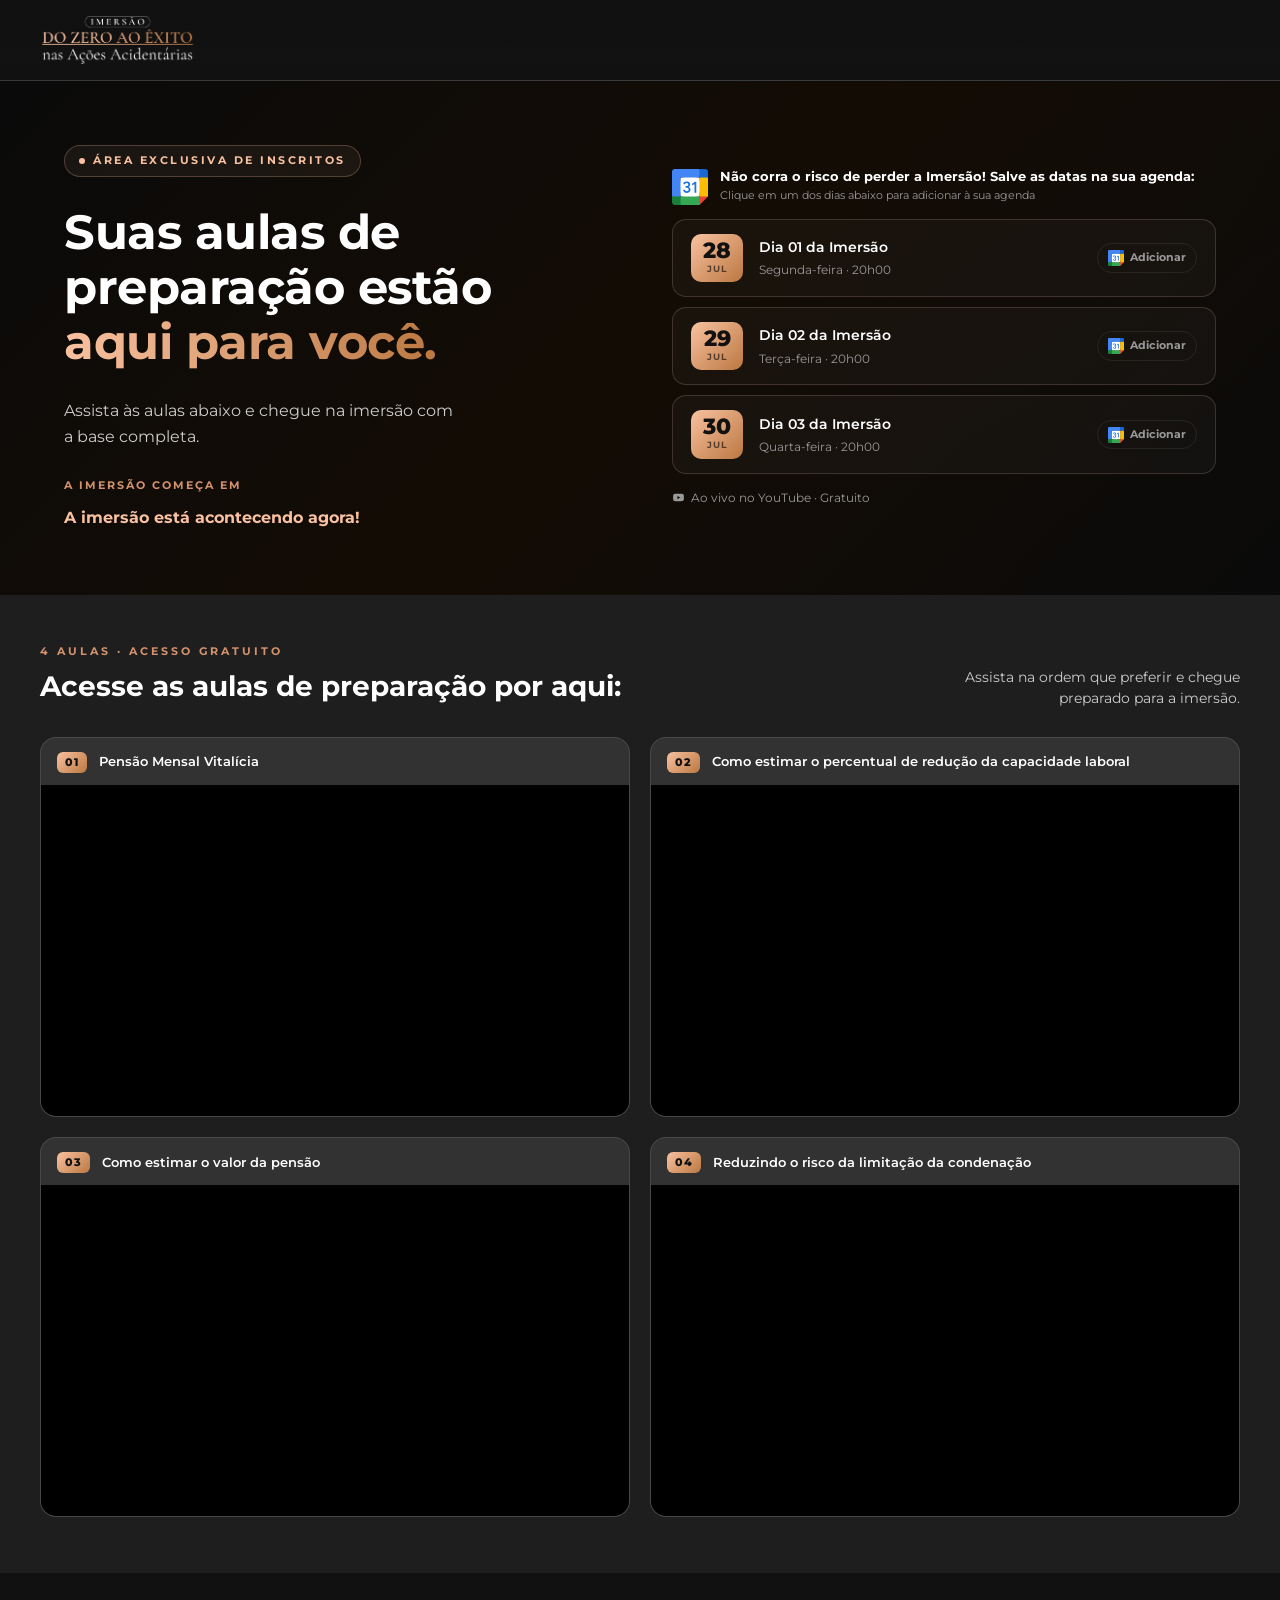
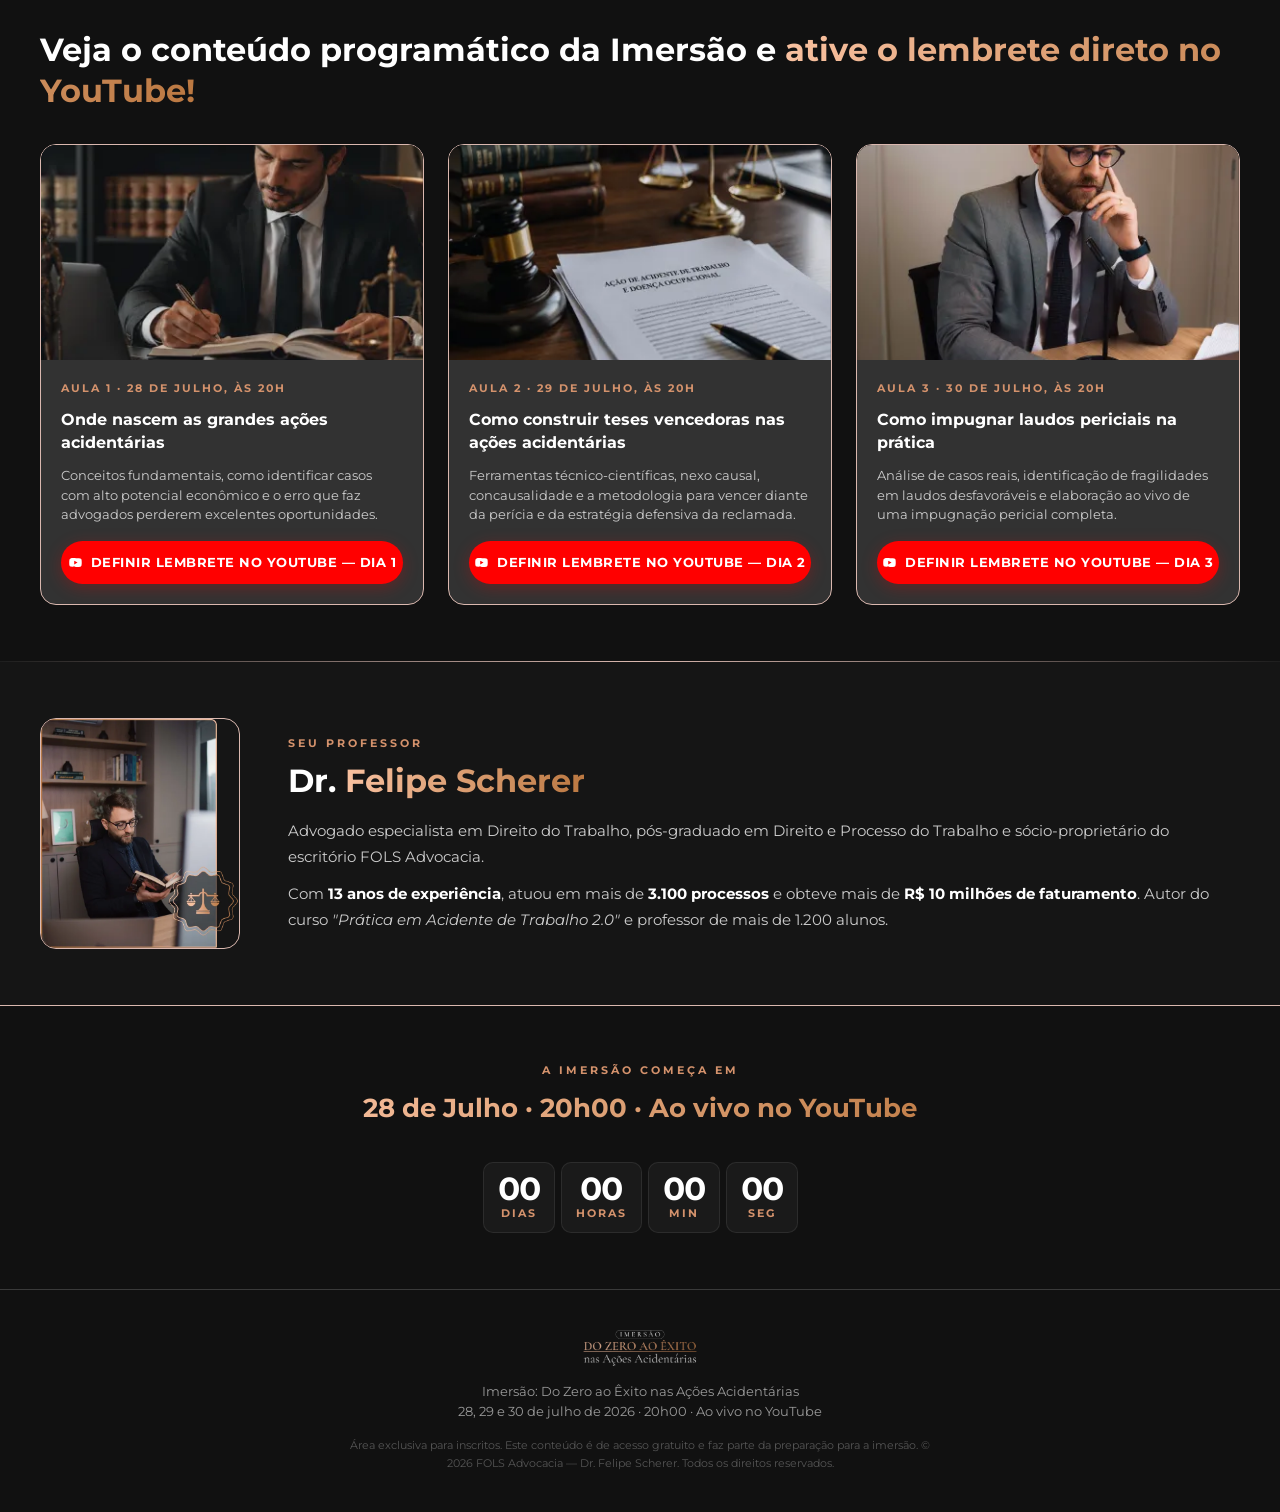
==== index.html @ 5957df6c "Simplifica headline da seção de aulas ao vivo Co-Authored-By: Claude Sonnet 4.6 <noreply@anthropic.c" ====
<!DOCTYPE html>
<html lang="pt-BR">
<head>
  <meta charset="UTF-8">
  <meta name="viewport" content="width=device-width, initial-scale=1.0">
  <title>Aulas de Preparação | Imersão: Do Zero ao Êxito nas Ações Acidentárias</title>
  <link rel="stylesheet" href="assets/css/style.css">
</head>
<body>

  <!-- ── HEADER ─────────────────────────────────────────── -->
  <header class="site-header">
    <div class="header-inner">
      <a href="index.html" class="header-logo">
        <img src="assets/images/logo-png.png" alt="Do Zero ao Êxito nas Ações Acidentárias">
      </a>
    </div>
  </header>

  <!-- ── HERO + EVENT ──────────────────────────────────── -->
  <section class="hero-event">
    <div class="hero-event-bg"></div>
    <div class="hero-event-inner">

      <!-- Left: welcome + countdown -->
      <div class="hero-event-left">
        <div class="live-badge">
          <span class="live-dot"></span>
          Área exclusiva de inscritos
        </div>

        <h1 class="hero-event-title">
          Suas aulas de<br>
          preparação estão<br>
          <span class="gradient-text">aqui para você.</span>
        </h1>
        <p class="hero-event-sub">
          Assista às aulas abaixo e chegue na imersão com a base completa.
        </p>

        <div class="countdown-wrapper">
          <p class="countdown-label">A imersão começa em</p>
          <div class="countdown" id="countdown">
            <div class="countdown-block">
              <span class="countdown-num" id="cd-days">--</span>
              <span class="countdown-unit">dias</span>
            </div>
            <span class="countdown-sep">:</span>
            <div class="countdown-block">
              <span class="countdown-num" id="cd-hours">--</span>
              <span class="countdown-unit">horas</span>
            </div>
            <span class="countdown-sep">:</span>
            <div class="countdown-block">
              <span class="countdown-num" id="cd-mins">--</span>
              <span class="countdown-unit">min</span>
            </div>
            <span class="countdown-sep">:</span>
            <div class="countdown-block">
              <span class="countdown-num" id="cd-secs">--</span>
              <span class="countdown-unit">seg</span>
            </div>
          </div>
        </div>
      </div>

      <!-- Right: event days + calendar buttons -->
      <div class="hero-event-right">
        <div class="agenda-header">
          <img src="assets/icons/google-calendar.svg" alt="Google Agenda" class="gcal-icon">
          <div>
            <p class="agenda-label">Não corra o risco de perder a Imersão! Salve as datas na sua agenda:</p>
            <p class="agenda-sublabel">Clique em um dos dias abaixo para adicionar à sua agenda</p>
          </div>
        </div>

        <a href="https://calendar.google.com/calendar/render?action=TEMPLATE&text=Imers%C3%A3o%3A+Do+Zero+ao+%C3%8Axito+-+Dia+1&dates=20260728T230000Z%2F20260729T000000Z&details=Aula+ao+vivo+com+Dr.+Felipe+Scherer+no+YouTube.&location=YouTube+-+felipeschereradv.com.br"
           target="_blank" rel="noopener" class="agenda-card">
          <div class="agenda-card-date">
            <span class="agenda-day-num">28</span>
            <span class="agenda-month">JUL</span>
          </div>
          <div class="agenda-card-info">
            <span class="agenda-card-title">Dia 01 da Imersão</span>
            <span class="agenda-card-time">Segunda-feira · 20h00</span>
          </div>
          <div class="agenda-card-cta">
            <img src="assets/icons/google-calendar.svg" alt="" class="gcal-icon-sm">
            <span>Adicionar</span>
          </div>
        </a>

        <a href="https://calendar.google.com/calendar/render?action=TEMPLATE&text=Imers%C3%A3o%3A+Do+Zero+ao+%C3%8Axito+-+Dia+2&dates=20260729T230000Z%2F20260730T000000Z&details=Aula+ao+vivo+com+Dr.+Felipe+Scherer+no+YouTube.&location=YouTube+-+felipeschereradv.com.br"
           target="_blank" rel="noopener" class="agenda-card">
          <div class="agenda-card-date">
            <span class="agenda-day-num">29</span>
            <span class="agenda-month">JUL</span>
          </div>
          <div class="agenda-card-info">
            <span class="agenda-card-title">Dia 02 da Imersão</span>
            <span class="agenda-card-time">Terça-feira · 20h00</span>
          </div>
          <div class="agenda-card-cta">
            <img src="assets/icons/google-calendar.svg" alt="" class="gcal-icon-sm">
            <span>Adicionar</span>
          </div>
        </a>

        <a href="https://calendar.google.com/calendar/render?action=TEMPLATE&text=Imers%C3%A3o%3A+Do+Zero+ao+%C3%8Axito+-+Dia+3&dates=20260730T230000Z%2F20260731T000000Z&details=Aula+ao+vivo+com+Dr.+Felipe+Scherer+no+YouTube.&location=YouTube+-+felipeschereradv.com.br"
           target="_blank" rel="noopener" class="agenda-card">
          <div class="agenda-card-date">
            <span class="agenda-day-num">30</span>
            <span class="agenda-month">JUL</span>
          </div>
          <div class="agenda-card-info">
            <span class="agenda-card-title">Dia 03 da Imersão</span>
            <span class="agenda-card-time">Quarta-feira · 20h00</span>
          </div>
          <div class="agenda-card-cta">
            <img src="assets/icons/google-calendar.svg" alt="" class="gcal-icon-sm">
            <span>Adicionar</span>
          </div>
        </a>

        <p class="agenda-note">
          <svg viewBox="0 0 24 24" fill="none" style="width:13px;height:13px;flex-shrink:0"><path d="M21.593 7.203a2.506 2.506 0 0 0-1.762-1.766C18.265 5.007 12 5 12 5s-6.264-.007-7.831.404a2.56 2.56 0 0 0-1.766 1.778c-.413 1.566-.417 4.814-.417 4.814s-.004 3.264.406 4.814c.23.857.905 1.534 1.763 1.765 1.582.43 7.83.437 7.83.437s6.265.007 7.831-.403a2.515 2.515 0 0 0 1.767-1.763c.414-1.565.417-4.812.417-4.812s.02-3.265-.407-4.831zM9.996 15.005l.005-6 5.207 3.005-5.212 2.995z" fill="currentColor"/></svg>
          Ao vivo no YouTube · Gratuito
        </p>
      </div>

    </div>
  </section>


  <!-- ── AULAS DE PREPARAÇÃO ───────────────────────────── -->
  <section class="section" style="background: var(--bg-dark); padding-top: 48px; padding-bottom: 56px;">
    <div class="section-inner">
      <div class="embeds-header">
        <div>
          <p class="section-label">4 aulas · acesso gratuito</p>
          <h2 class="section-title" style="font-size:clamp(20px,2.5vw,28px); margin-bottom:4px;">Acesse as aulas de preparação por aqui:</h2>
        </div>
        <p class="section-sub" style="font-size:14px; max-width:340px; text-align:right;">Assista na ordem que preferir e chegue preparado para a imersão.</p>
      </div>

      <div class="embeds-grid">

        <!-- AULA 1 -->
        <div class="embed-block">
          <div class="embed-label">
            <span class="embed-num">01</span>
            <h3 class="embed-title">Pensão Mensal Vitalícia</h3>
          </div>
          <div class="video-wrapper">
            <!-- ✏️ Substitua pelo ID real: src="https://www.youtube.com/embed/SEU_ID" -->
            <iframe src="https://www.youtube.com/embed/RGHdbmLsVbg" title="Aula 01 – Pensão Mensal Vitalícia" allow="accelerometer; autoplay; clipboard-write; encrypted-media; gyroscope; picture-in-picture" allowfullscreen></iframe>
          </div>
        </div>

        <!-- AULA 2 -->
        <div class="embed-block">
          <div class="embed-label">
            <span class="embed-num">02</span>
            <h3 class="embed-title">Como estimar o percentual de redução da capacidade laboral</h3>
          </div>
          <div class="video-wrapper">
            <!-- ✏️ Substitua pelo ID real: src="https://www.youtube.com/embed/SEU_ID" -->
            <iframe src="https://www.youtube.com/embed/jwqgyolX8F4" title="Aula 02 – Como estimar o percentual de redução da capacidade laboral" allow="accelerometer; autoplay; clipboard-write; encrypted-media; gyroscope; picture-in-picture" allowfullscreen></iframe>
          </div>
        </div>

        <!-- AULA 3 -->
        <div class="embed-block">
          <div class="embed-label">
            <span class="embed-num">03</span>
            <h3 class="embed-title">Como estimar o valor da pensão</h3>
          </div>
          <div class="video-wrapper">
            <!-- ✏️ Substitua pelo ID real: src="https://www.youtube.com/embed/SEU_ID" -->
            <iframe src="https://www.youtube.com/embed/MzWuh99tWCA" title="Aula 03 – Como estimar o valor da pensão" allow="accelerometer; autoplay; clipboard-write; encrypted-media; gyroscope; picture-in-picture" allowfullscreen></iframe>
          </div>
        </div>

        <!-- AULA 4 -->
        <div class="embed-block">
          <div class="embed-label">
            <span class="embed-num">04</span>
            <h3 class="embed-title">Reduzindo o risco da limitação da condenação</h3>
          </div>
          <div class="video-wrapper">
            <!-- ✏️ Substitua pelo ID real: src="https://www.youtube.com/embed/SEU_ID" -->
            <iframe src="https://www.youtube.com/embed/c-1YrYgH_yE" title="Aula 04 – Reduzindo o risco da limitação da condenação" allow="accelerometer; autoplay; clipboard-write; encrypted-media; gyroscope; picture-in-picture" allowfullscreen></iframe>
          </div>
        </div>

      </div>
    </div>
  </section>

  <!-- ── AULAS PRINCIPAIS ──────────────────────────────── -->
  <section class="section" style="background: var(--bg-deep); padding-top: 56px; padding-bottom: 56px;">
    <div class="section-inner">
      <h2 class="section-title">Veja o conteúdo programático da Imersão e <span class="gradient-text">ative o lembrete direto no YouTube!</span></h2>

      <div class="lessons-grid" style="margin-top:32px;">

        <!-- DIA 1 -->
        <div class="lesson-card" style="cursor:default;">
          <div class="lesson-card-thumb">
            <img src="assets/images/img-01.webp" alt="Aula ao vivo – Dia 1">
          </div>
          <div class="lesson-card-body">
            <span class="lesson-number" style="color:var(--gold-light);">Aula 1 · 28 de Julho, às 20h</span>
            <h3 class="lesson-card-title">Onde nascem as grandes ações acidentárias</h3>
            <p class="lesson-card-desc">
              Conceitos fundamentais, como identificar casos com alto potencial econômico e o erro que faz advogados perderem excelentes oportunidades.
            </p>
            <div class="lesson-card-footer">
              <a
                href="https://www.youtube.com/watch?v=T8EfaFKu7Rs"
                target="_blank" rel="noopener"
                class="btn btn-youtube" style="width:100%; justify-content:center; font-size:13px; padding:11px 20px;">
                <svg viewBox="0 0 24 24" fill="currentColor" style="width:15px;height:15px;flex-shrink:0"><path d="M21.593 7.203a2.506 2.506 0 0 0-1.762-1.766C18.265 5.007 12 5 12 5s-6.264-.007-7.831.404a2.56 2.56 0 0 0-1.766 1.778c-.413 1.566-.417 4.814-.417 4.814s-.004 3.264.406 4.814c.23.857.905 1.534 1.763 1.765 1.582.43 7.83.437 7.83.437s6.265.007 7.831-.403a2.515 2.515 0 0 0 1.767-1.763c.414-1.565.417-4.812.417-4.812s.02-3.265-.407-4.831zM9.996 15.005l.005-6 5.207 3.005-5.212 2.995z"/></svg>
                Definir lembrete no YouTube — Dia 1
              </a>
            </div>
          </div>
        </div>

        <!-- DIA 2 -->
        <div class="lesson-card" style="cursor:default;">
          <div class="lesson-card-thumb">
            <img src="assets/images/img02.webp" alt="Aula ao vivo – Dia 2">
          </div>
          <div class="lesson-card-body">
            <span class="lesson-number" style="color:var(--gold-light);">Aula 2 · 29 de Julho, às 20h</span>
            <h3 class="lesson-card-title">Como construir teses vencedoras nas ações acidentárias</h3>
            <p class="lesson-card-desc">
              Ferramentas técnico-científicas, nexo causal, concausalidade e a metodologia para vencer diante da perícia e da estratégia defensiva da reclamada.
            </p>
            <div class="lesson-card-footer">
              <a
                href="https://www.youtube.com/watch?v=vvZFq3jrg9c"
                target="_blank" rel="noopener"
                class="btn btn-youtube" style="width:100%; justify-content:center; font-size:13px; padding:11px 20px;">
                <svg viewBox="0 0 24 24" fill="currentColor" style="width:15px;height:15px;flex-shrink:0"><path d="M21.593 7.203a2.506 2.506 0 0 0-1.762-1.766C18.265 5.007 12 5 12 5s-6.264-.007-7.831.404a2.56 2.56 0 0 0-1.766 1.778c-.413 1.566-.417 4.814-.417 4.814s-.004 3.264.406 4.814c.23.857.905 1.534 1.763 1.765 1.582.43 7.83.437 7.83.437s6.265.007 7.831-.403a2.515 2.515 0 0 0 1.767-1.763c.414-1.565.417-4.812.417-4.812s.02-3.265-.407-4.831zM9.996 15.005l.005-6 5.207 3.005-5.212 2.995z"/></svg>
                Definir lembrete no YouTube — Dia 2
              </a>
            </div>
          </div>
        </div>

        <!-- DIA 3 -->
        <div class="lesson-card" style="cursor:default;">
          <div class="lesson-card-thumb">
            <img src="assets/images/img03.webp" alt="Aula ao vivo – Dia 3">
          </div>
          <div class="lesson-card-body">
            <span class="lesson-number" style="color:var(--gold-light);">Aula 3 · 30 de Julho, às 20h</span>
            <h3 class="lesson-card-title">Como impugnar laudos periciais na prática</h3>
            <p class="lesson-card-desc">
              Análise de casos reais, identificação de fragilidades em laudos desfavoráveis e elaboração ao vivo de uma impugnação pericial completa.
            </p>
            <div class="lesson-card-footer">
              <a
                href="https://www.youtube.com/watch?v=3yObKHcvuIE"
                target="_blank" rel="noopener"
                class="btn btn-youtube" style="width:100%; justify-content:center; font-size:13px; padding:11px 20px;">
                <svg viewBox="0 0 24 24" fill="currentColor" style="width:15px;height:15px;flex-shrink:0"><path d="M21.593 7.203a2.506 2.506 0 0 0-1.762-1.766C18.265 5.007 12 5 12 5s-6.264-.007-7.831.404a2.56 2.56 0 0 0-1.766 1.778c-.413 1.566-.417 4.814-.417 4.814s-.004 3.264.406 4.814c.23.857.905 1.534 1.763 1.765 1.582.43 7.83.437 7.83.437s6.265.007 7.831-.403a2.515 2.515 0 0 0 1.767-1.763c.414-1.565.417-4.812.417-4.812s.02-3.265-.407-4.831zM9.996 15.005l.005-6 5.207 3.005-5.212 2.995z"/></svg>
                Definir lembrete no YouTube — Dia 3
              </a>
            </div>
          </div>
        </div>

      </div>
    </div>
  </section>

  <div class="divider"></div>

  <!-- ── PROFESSOR ─────────────────────────────────────── -->
  <section class="section" style="background: #151515; padding-top: 56px; padding-bottom: 56px;">
    <div class="section-inner">
      <div style="display:flex; gap:48px; align-items:center; flex-wrap:wrap;">
        <img
          src="assets/images/eloe-web-1.webp"
          alt="Dr. Felipe Scherer"
          style="width:200px; border-radius:var(--radius-md); border: 1px solid var(--border); flex-shrink:0; object-fit:cover;">
        <div style="flex:1; min-width:260px;">
          <p class="section-label">Seu professor</p>
          <h2 class="section-title" style="margin-bottom:16px;">Dr. <span class="gradient-text">Felipe Scherer</span></h2>
          <p style="font-size:15px; color:var(--text-muted); line-height:1.7; margin-bottom:12px;">
            Advogado especialista em Direito do Trabalho, pós-graduado em Direito e Processo do Trabalho e sócio-proprietário do escritório FOLS Advocacia.
          </p>
          <p style="font-size:15px; color:var(--text-muted); line-height:1.7;">
            Com <strong style="color:#fff;">13 anos de experiência</strong>, atuou em mais de <strong style="color:#fff;">3.100 processos</strong> e obteve mais de <strong style="color:#fff;">R$ 10 milhões de faturamento</strong>. Autor do curso <em>"Prática em Acidente de Trabalho 2.0"</em> e professor de mais de 1.200 alunos.
          </p>
        </div>
      </div>
    </div>
  </section>

  <!-- ── COUNTDOWN FINAL ──────────────────────────────────── -->
  <section style="background:var(--bg-deep); padding:56px 24px; text-align:center; border-top:1px solid var(--border);">
    <div style="max-width:720px; margin:0 auto;">
      <p class="section-label" style="margin-bottom:8px;">A imersão começa em</p>
      <p class="gradient-text" style="font-size:clamp(18px,3vw,26px); font-weight:700; margin-bottom:32px; font-family:var(--font-main);">28 de Julho · 20h00 · Ao vivo no YouTube</p>
      <div class="countdown" style="justify-content:center;">
        <div class="countdown-block">
          <span class="countdown-num" id="cd2-days">--</span>
          <span class="countdown-label">dias</span>
        </div>
        <div class="countdown-block">
          <span class="countdown-num" id="cd2-hours">--</span>
          <span class="countdown-label">horas</span>
        </div>
        <div class="countdown-block">
          <span class="countdown-num" id="cd2-mins">--</span>
          <span class="countdown-label">min</span>
        </div>
        <div class="countdown-block">
          <span class="countdown-num" id="cd2-secs">--</span>
          <span class="countdown-label">seg</span>
        </div>
      </div>
    </div>
  </section>

  <!-- ── FOOTER ─────────────────────────────────────────── -->
  <footer class="site-footer">
    <div class="footer-inner">
      <div class="footer-logo">
        <img src="assets/images/logo-png.png" alt="Do Zero ao Êxito">
      </div>
      <p class="footer-text">
        Imersão: Do Zero ao Êxito nas Ações Acidentárias<br>
        28, 29 e 30 de julho de 2026 · 20h00 · Ao vivo no YouTube
      </p>
      <p class="footer-disclaimer">
        Área exclusiva para inscritos. Este conteúdo é de acesso gratuito e faz parte da preparação para a imersão. © 2026 FOLS Advocacia — Dr. Felipe Scherer. Todos os direitos reservados.
      </p>
    </div>
  </footer>

  <script>
    var target = new Date('2026-07-28T23:00:00Z').getTime();
    function pad(n) { return n < 10 ? '0' + n : '' + n; }
    function tick() {
      var diff = target - Date.now();
      if (diff <= 0) {
        document.getElementById('countdown').innerHTML = '<span style="color:var(--peach);font-weight:700;">A imersão está acontecendo agora!</span>';
        document.getElementById('cd2-days').textContent = '00';
        document.getElementById('cd2-hours').textContent = '00';
        document.getElementById('cd2-mins').textContent = '00';
        document.getElementById('cd2-secs').textContent = '00';
        return;
      }
      var d = Math.floor(diff / 86400000);
      var h = Math.floor((diff % 86400000) / 3600000);
      var m = Math.floor((diff % 3600000) / 60000);
      var s = Math.floor((diff % 60000) / 1000);
      document.getElementById('cd-days').textContent  = pad(d);
      document.getElementById('cd-hours').textContent = pad(h);
      document.getElementById('cd-mins').textContent  = pad(m);
      document.getElementById('cd-secs').textContent  = pad(s);
      document.getElementById('cd2-days').textContent  = pad(d);
      document.getElementById('cd2-hours').textContent = pad(h);
      document.getElementById('cd2-mins').textContent  = pad(m);
      document.getElementById('cd2-secs').textContent  = pad(s);
    }
    tick();
    setInterval(tick, 1000);
  </script>

</body>
</html>
---- assets/css/style.css ----
/* ============================================================
   IMERSÃO: DO ZERO AO ÊXITO NAS AÇÕES ACIDENTÁRIAS
   Área de Aulas de Preparação
   ============================================================ */

@import url('https://fonts.googleapis.com/css2?family=Montserrat:wght@300;400;500;600;700;800&family=Raleway:wght@400;500;600;700&display=swap');

/* ── RESET & BASE ────────────────────────────────────────── */
*, *::before, *::after { box-sizing: border-box; margin: 0; padding: 0; }

:root {
  --bg-deep:    #111111;
  --bg-dark:    #1E1E1E;
  --bg-card:    #2A2A2A;
  --bg-card2:   #323232;
  --border:     #DAB8AF;
  --border-subtle: #3A3A3A;

  --peach:      #F9C1A0;
  --bronze:     #BB7841;
  --gold-light: #D4926C;
  --gold-dark:  #8A442D;

  --text-white: #FFFFFF;
  --text-muted: #CCCCCC;
  --text-dim:   #999999;

  --grad-text:  linear-gradient(90deg, #F9C1A0, #BB7841);
  --grad-btn:   linear-gradient(135deg, #F9C1A0 0%, #BB7841 100%);
  --grad-gold:  linear-gradient(90deg, #BC874C 0%, #d7b878 50%, #efe3c1 100%);

  --font-main:  'Montserrat', sans-serif;
  --font-alt:   'Raleway', sans-serif;

  --radius-sm:  8px;
  --radius-md:  16px;
  --radius-lg:  24px;
  --radius-xl:  50px;

  --shadow-card:   0 4px 24px rgba(0,0,0,0.4);
  --shadow-btn:    0 9px 25px 3px rgba(0,0,0,0.5);
  --shadow-glow:   0 0 40px rgba(187,120,65,0.3);
}

html { scroll-behavior: smooth; overflow-x: hidden; }
body {
  font-family: var(--font-main);
  background-color: var(--bg-dark);
  color: var(--text-white);
  line-height: 1.6;
  overflow-x: hidden;
}

a { text-decoration: none; color: inherit; }
img { max-width: 100%; height: auto; display: block; }
ul { list-style: none; }

/* ── TYPOGRAPHY HELPERS ─────────────────────────────────── */
.gradient-text {
  background: var(--grad-text);
  -webkit-background-clip: text;
  -webkit-text-fill-color: transparent;
  background-clip: text;
}

/* ── HEADER ──────────────────────────────────────────────── */
.site-header {
  background: linear-gradient(180deg, #111111 0%, rgba(17,17,17,0.95) 100%);
  border-bottom: 1px solid var(--border-subtle);
  padding: 16px 24px;
  position: sticky;
  top: 0;
  z-index: 100;
  backdrop-filter: blur(10px);
}

.header-inner {
  max-width: 1200px;
  margin: 0 auto;
  display: flex;
  align-items: center;
  justify-content: space-between;
  gap: 16px;
}

.header-logo img {
  height: 48px;
  width: auto;
}

.header-badge {
  font-family: var(--font-alt);
  font-size: 11px;
  font-weight: 700;
  letter-spacing: 2px;
  text-transform: uppercase;
  color: var(--peach);
  border: 1px solid var(--bronze);
  padding: 5px 14px;
  border-radius: var(--radius-xl);
  white-space: nowrap;
}

.header-back {
  display: flex;
  align-items: center;
  gap: 8px;
  font-size: 14px;
  font-weight: 600;
  color: var(--text-muted);
  transition: color 0.2s;
}
.header-back:hover { color: var(--peach); }
.header-back svg { width: 16px; height: 16px; }

/* ── HERO + EVENT (unified) ───────────────────────────────── */
.hero-event {
  position: relative;
  background: #0e0e0e url('../../resources-reference/wp-content/uploads/2026/06/Slice-1.webp') top center / cover no-repeat;
  overflow: hidden;
}

.hero-event-bg {
  position: absolute;
  inset: 0;
  background:
    linear-gradient(135deg, rgba(10,10,10,0.97) 0%, rgba(20,12,4,0.93) 50%, rgba(10,10,10,0.97) 100%);
}

/* decorative glow */
.hero-event::before {
  content: '';
  position: absolute;
  top: -80px; right: -80px;
  width: 500px; height: 500px;
  background: radial-gradient(circle, rgba(187,120,65,0.12) 0%, transparent 65%);
  pointer-events: none;
}

.hero-event-inner {
  position: relative;
  z-index: 1;
  max-width: 1200px;
  margin: 0 auto;
  padding: 64px 24px;
  display: grid;
  grid-template-columns: 1fr 1fr;
  gap: 64px;
  align-items: center;
}

/* ── LEFT SIDE ── */
.hero-event-left { display: flex; flex-direction: column; gap: 28px; }

.live-badge {
  display: inline-flex;
  align-items: center;
  gap: 8px;
  font-size: 11px;
  font-weight: 700;
  letter-spacing: 2.5px;
  text-transform: uppercase;
  color: var(--peach);
  border: 1px solid rgba(249,193,160,0.25);
  background: rgba(249,193,160,0.06);
  padding: 6px 14px;
  border-radius: 100px;
  width: fit-content;
}

.live-dot {
  width: 6px; height: 6px;
  border-radius: 50%;
  background: var(--peach);
  animation: pulse-dot 2s infinite;
}

@keyframes pulse-dot {
  0%, 100% { opacity: 1; box-shadow: 0 0 0 0 rgba(249,193,160,0.5); }
  50% { opacity: 0.6; box-shadow: 0 0 0 5px rgba(249,193,160,0); }
}

.hero-event-title {
  font-size: clamp(28px, 4vw, 48px);
  font-weight: 700;
  line-height: 1.15;
  color: var(--text-white);
  letter-spacing: -0.5px;
}

.hero-event-sub {
  font-size: 16px;
  color: var(--text-muted);
  line-height: 1.6;
  max-width: 400px;
}

/* ── COUNTDOWN ── */
.countdown-wrapper { display: flex; flex-direction: column; gap: 10px; }

.countdown-label {
  font-size: 11px;
  font-weight: 700;
  letter-spacing: 2px;
  text-transform: uppercase;
  color: var(--gold-light);
}

.countdown {
  display: flex;
  align-items: center;
  gap: 6px;
}

.countdown-block {
  display: flex;
  flex-direction: column;
  align-items: center;
  background: rgba(255,255,255,0.04);
  border: 1px solid rgba(255,255,255,0.08);
  border-radius: 10px;
  padding: 10px 14px;
  min-width: 62px;
}

.countdown-num {
  font-size: clamp(24px, 3vw, 32px);
  font-weight: 700;
  color: var(--text-white);
  line-height: 1;
  font-variant-numeric: tabular-nums;
  letter-spacing: -1px;
}

.countdown-unit {
  font-size: 9px;
  font-weight: 600;
  letter-spacing: 1.5px;
  text-transform: uppercase;
  color: var(--text-dim);
  margin-top: 4px;
}

.countdown-sep {
  font-size: 22px;
  font-weight: 300;
  color: rgba(255,255,255,0.2);
  line-height: 1;
  margin-bottom: 14px;
}

/* ── RIGHT SIDE ── */
.hero-event-right {
  display: flex;
  flex-direction: column;
  gap: 10px;
}

.agenda-header {
  display: flex;
  align-items: center;
  gap: 12px;
  margin-bottom: 4px;
}

.gcal-icon {
  width: 36px;
  height: 36px;
  flex-shrink: 0;
}

.gcal-icon-sm {
  width: 16px;
  height: 16px;
  flex-shrink: 0;
}

.agenda-label {
  font-size: 13px;
  font-weight: 700;
  color: var(--text-white);
  line-height: 1.2;
}

.agenda-sublabel {
  font-size: 11px;
  color: var(--text-dim);
  margin-top: 2px;
}

.agenda-card {
  display: flex;
  align-items: center;
  gap: 16px;
  padding: 14px 18px;
  background: rgba(255,255,255,0.03);
  border: 1px solid rgba(218,184,175,0.2);
  border-radius: 14px;
  cursor: pointer;
  transition: background 0.2s, border-color 0.2s, transform 0.2s;
  text-decoration: none;
}

.agenda-card:hover {
  background: rgba(249,193,160,0.07);
  border-color: rgba(187,120,65,0.5);
  transform: translateX(4px);
}

.agenda-card-date {
  display: flex;
  flex-direction: column;
  align-items: center;
  justify-content: center;
  background: var(--grad-btn);
  border-radius: 10px;
  padding: 6px 12px;
  min-width: 52px;
  flex-shrink: 0;
}

.agenda-day-num {
  font-size: 22px;
  font-weight: 800;
  color: #111;
  line-height: 1;
}

.agenda-month {
  font-size: 9px;
  font-weight: 700;
  letter-spacing: 1px;
  color: rgba(0,0,0,0.6);
}

.agenda-card-info {
  display: flex;
  flex-direction: column;
  gap: 2px;
  flex: 1;
}

.agenda-card-title {
  font-size: 14px;
  font-weight: 600;
  color: var(--text-white);
}

.agenda-card-time {
  font-size: 12px;
  color: var(--text-dim);
}

.agenda-card-cta {
  display: flex;
  align-items: center;
  gap: 6px;
  font-size: 11px;
  font-weight: 700;
  color: var(--text-dim);
  white-space: nowrap;
  padding: 5px 10px;
  border: 1px solid rgba(255,255,255,0.08);
  border-radius: 20px;
  transition: color 0.2s, border-color 0.2s, background 0.2s;
  flex-shrink: 0;
}

.agenda-card:hover .agenda-card-cta {
  color: var(--text-white);
  border-color: rgba(187,120,65,0.4);
  background: rgba(187,120,65,0.1);
}

.agenda-note {
  display: flex;
  align-items: center;
  gap: 6px;
  font-size: 12px;
  color: var(--text-dim);
  padding-top: 4px;
}

/* ── EMBEDS HEADER ── */
.embeds-header {
  display: flex;
  align-items: flex-end;
  justify-content: space-between;
  gap: 16px;
  margin-bottom: 28px;
  flex-wrap: wrap;
}

/* ── BUTTONS ──────────────────────────────────────────────── */
.btn {
  display: inline-flex;
  align-items: center;
  justify-content: center;
  gap: 8px;
  font-family: var(--font-main);
  font-weight: 700;
  font-size: 15px;
  padding: 14px 32px;
  border-radius: var(--radius-xl);
  border: none;
  cursor: pointer;
  transition: transform 0.2s, box-shadow 0.2s, opacity 0.2s;
  text-transform: uppercase;
  letter-spacing: 0.5px;
  white-space: nowrap;
}
.btn:hover { transform: translateY(-2px); opacity: 0.95; }
.btn:active { transform: translateY(0); }

.btn-calendar {
  background: var(--grad-gold);
  color: #111111;
  box-shadow: var(--shadow-btn);
  position: relative;
}
.btn-calendar::before {
  content: '';
  position: absolute;
  inset: -20px;
  background: radial-gradient(circle, rgba(187,120,65,0.35) 0%, transparent 70%);
  filter: blur(20px);
  z-index: -1;
}
.btn-calendar svg { width: 18px; height: 18px; }

.btn-youtube {
  background: #FF0000;
  color: #ffffff;
  box-shadow: 0 4px 16px rgba(255,0,0,0.25);
}
.btn-youtube:hover {
  background: #cc0000;
  color: #ffffff;
  transform: translateY(-1px);
  box-shadow: 0 6px 20px rgba(255,0,0,0.35);
}
.btn-youtube svg { width: 18px; height: 18px; }

.btn-primary {
  background: var(--grad-btn);
  color: #111111;
  box-shadow: var(--shadow-btn);
  font-size: 14px;
  padding: 12px 28px;
}

.btn-outline {
  background: transparent;
  color: var(--peach);
  border: 2px solid var(--bronze);
  font-size: 14px;
  padding: 11px 28px;
}
.btn-outline:hover { background: rgba(187,120,65,0.1); }

.btn-lg {
  font-size: 18px;
  padding: 18px 48px;
}

/* ── SECTION WRAPPER ─────────────────────────────────────── */
.section {
  padding: 64px 24px;
}
.section-inner {
  max-width: 1200px;
  margin: 0 auto;
}

.section-label {
  font-size: 11px;
  font-weight: 700;
  letter-spacing: 3px;
  text-transform: uppercase;
  color: var(--gold-light);
  margin-bottom: 8px;
}

.section-title {
  font-size: clamp(22px, 3vw, 32px);
  font-weight: 700;
  color: var(--text-white);
  line-height: 1.3;
  margin-bottom: 8px;
}

.section-sub {
  font-size: 16px;
  color: var(--text-muted);
  line-height: 1.5;
}

/* ── LESSON 1 FEATURED ────────────────────────────────────── */
.featured-lesson {
  background: var(--bg-deep);
  padding: 64px 24px;
}

.featured-inner {
  max-width: 1100px;
  margin: 0 auto;
}

.featured-header {
  display: flex;
  align-items: center;
  gap: 12px;
  margin-bottom: 24px;
  flex-wrap: wrap;
}

.badge {
  display: inline-flex;
  align-items: center;
  gap: 6px;
  font-size: 11px;
  font-weight: 700;
  letter-spacing: 2px;
  text-transform: uppercase;
  padding: 5px 14px;
  border-radius: var(--radius-xl);
}

.badge-featured {
  background: var(--grad-btn);
  color: #111;
}

.badge-lesson {
  background: rgba(249,193,160,0.1);
  color: var(--peach);
  border: 1px solid rgba(249,193,160,0.3);
}

.badge-pulse::before {
  content: '';
  width: 7px;
  height: 7px;
  background: #111;
  border-radius: 50%;
  animation: pulse 1.5s infinite;
}

@keyframes pulse {
  0%, 100% { opacity: 1; transform: scale(1); }
  50% { opacity: 0.5; transform: scale(0.8); }
}

.featured-title {
  font-size: clamp(20px, 2.5vw, 28px);
  font-weight: 700;
  color: var(--peach);
  line-height: 1.3;
  margin-bottom: 12px;
}

.featured-desc {
  font-size: 15px;
  color: var(--text-muted);
  margin-bottom: 32px;
  max-width: 800px;
}

/* ── VIDEO EMBED ─────────────────────────────────────────── */
.video-wrapper {
  position: relative;
  width: 100%;
  padding-top: 56.25%; /* 16:9 */
  border-radius: var(--radius-lg);
  overflow: hidden;
  box-shadow: 0 8px 48px rgba(0,0,0,0.6), var(--shadow-glow);
  border: 1px solid var(--border-subtle);
  background: #000;
}

.video-wrapper iframe {
  position: absolute;
  inset: 0;
  width: 100%;
  height: 100%;
  border: none;
}

.video-placeholder {
  position: absolute;
  inset: 0;
  display: flex;
  flex-direction: column;
  align-items: center;
  justify-content: center;
  gap: 16px;
  background: linear-gradient(135deg, #1a1a1a 0%, #2a2a2a 100%);
  color: var(--text-dim);
}

.video-placeholder-icon {
  width: 72px;
  height: 72px;
  background: rgba(249,193,160,0.1);
  border: 2px solid rgba(249,193,160,0.2);
  border-radius: 50%;
  display: flex;
  align-items: center;
  justify-content: center;
}

.video-placeholder-icon svg {
  width: 32px;
  height: 32px;
  fill: var(--peach);
  margin-left: 4px;
}

.video-placeholder p {
  font-size: 13px;
  text-align: center;
  max-width: 300px;
  color: var(--text-dim);
}

.video-placeholder strong { color: var(--peach); }

/* ── LESSON META ────────────────────────────────────────── */
.lesson-meta {
  display: flex;
  gap: 24px;
  margin-top: 20px;
  flex-wrap: wrap;
}

.lesson-meta-item {
  display: flex;
  align-items: center;
  gap: 8px;
  font-size: 13px;
  color: var(--text-dim);
}

.lesson-meta-item svg { width: 16px; height: 16px; fill: var(--gold-light); }

/* ── TOPICS LIST ────────────────────────────────────────── */
.topics {
  margin-top: 32px;
  display: grid;
  grid-template-columns: repeat(auto-fit, minmax(280px, 1fr));
  gap: 12px;
}

.topic-item {
  display: flex;
  align-items: flex-start;
  gap: 12px;
  padding: 16px;
  background: var(--bg-card);
  border-radius: var(--radius-sm);
  border: 1px solid var(--border-subtle);
}

.topic-icon {
  width: 24px;
  height: 24px;
  flex-shrink: 0;
  margin-top: 1px;
}

.topic-icon svg { width: 100%; height: 100%; fill: var(--gold-light); }

.topic-text {
  font-size: 14px;
  line-height: 1.5;
  color: var(--text-muted);
}

.topic-text strong { color: var(--text-white); }

/* ── OTHER LESSONS GRID ─────────────────────────────────── */
.lessons-grid {
  display: grid;
  grid-template-columns: repeat(auto-fit, minmax(300px, 1fr));
  gap: 24px;
  margin-top: 40px;
}

.lesson-card {
  background: var(--bg-card2);
  border: 1px solid var(--border);
  border-radius: var(--radius-md);
  overflow: hidden;
  transition: transform 0.25s, box-shadow 0.25s;
  display: flex;
  flex-direction: column;
}

.lesson-card:hover {
  transform: translateY(-4px);
  box-shadow: var(--shadow-card), var(--shadow-glow);
}

.lesson-card-thumb {
  position: relative;
  overflow: hidden;
  aspect-ratio: 16/9;
  background: #111;
}

.lesson-card-thumb img {
  width: 100%;
  height: 100%;
  object-fit: cover;
  transition: transform 0.35s;
}

.lesson-card:hover .lesson-card-thumb img { transform: scale(1.05); }

.lesson-card-overlay {
  position: absolute;
  inset: 0;
  background: linear-gradient(180deg, transparent 40%, rgba(0,0,0,0.7) 100%);
  display: flex;
  align-items: center;
  justify-content: center;
  opacity: 0;
  transition: opacity 0.3s;
}

.lesson-card:hover .lesson-card-overlay { opacity: 1; }

.play-btn {
  width: 56px;
  height: 56px;
  background: rgba(249,193,160,0.9);
  border-radius: 50%;
  display: flex;
  align-items: center;
  justify-content: center;
  backdrop-filter: blur(4px);
}

.play-btn svg { width: 22px; height: 22px; fill: #111; margin-left: 4px; }

.lesson-card-body {
  padding: 20px;
  display: flex;
  flex-direction: column;
  flex: 1;
  gap: 12px;
}

.lesson-number {
  font-size: 11px;
  font-weight: 700;
  letter-spacing: 2px;
  text-transform: uppercase;
  color: var(--peach);
}

.lesson-card-title {
  font-size: 16px;
  font-weight: 700;
  color: var(--text-white);
  line-height: 1.4;
}

.lesson-card-desc {
  font-size: 13px;
  color: var(--text-muted);
  line-height: 1.5;
  flex: 1;
}

.lesson-card-footer {
  margin-top: 4px;
}

/* ── DIVIDER ─────────────────────────────────────────────── */
.divider {
  width: 100%;
  height: 1px;
  background: linear-gradient(90deg, transparent, var(--border), transparent);
  margin: 0;
}

/* ── FOOTER ──────────────────────────────────────────────── */
.site-footer {
  background: var(--bg-deep);
  border-top: 1px solid var(--border-subtle);
  padding: 40px 24px;
  text-align: center;
}

.footer-inner {
  max-width: 960px;
  margin: 0 auto;
  display: flex;
  flex-direction: column;
  align-items: center;
  gap: 16px;
}

.footer-logo img { height: 36px; width: auto; opacity: 0.8; }

.footer-text {
  font-size: 13px;
  color: var(--text-dim);
  line-height: 1.5;
}

.footer-disclaimer {
  font-size: 11px;
  color: #555555;
  max-width: 600px;
  line-height: 1.6;
}

/* ── LESSON PAGE SPECIFIC ─────────────────────────────────── */
.lesson-hero {
  background: var(--bg-deep);
  padding: 48px 24px 40px;
  border-bottom: 1px solid var(--border-subtle);
}

.lesson-hero-inner {
  max-width: 1100px;
  margin: 0 auto;
}

.lesson-page-video { max-width: 1100px; margin: 0 auto; }

.lesson-nav {
  display: flex;
  justify-content: space-between;
  align-items: center;
  gap: 16px;
  padding: 32px 24px;
  max-width: 1100px;
  margin: 0 auto;
  flex-wrap: wrap;
}

.lesson-nav-item {
  display: flex;
  align-items: center;
  gap: 8px;
  font-size: 13px;
  color: var(--text-muted);
  transition: color 0.2s;
}
.lesson-nav-item:hover { color: var(--peach); }
.lesson-nav-item svg { width: 18px; height: 18px; }

.lesson-content {
  max-width: 1100px;
  margin: 0 auto;
  padding: 40px 24px;
}

.lesson-content-title {
  font-size: clamp(18px, 2.5vw, 24px);
  font-weight: 700;
  color: var(--text-white);
  margin-bottom: 24px;
  padding-bottom: 16px;
  border-bottom: 1px solid var(--border-subtle);
}

/* ── CALENDAR MULTI BTNS ────────────────────────────────── */
.calendar-buttons {
  display: flex;
  flex-direction: column;
  gap: 10px;
  min-width: 260px;
}

.calendar-buttons .btn-calendar {
  font-size: 13px;
  padding: 10px 20px;
  justify-content: flex-start;
  gap: 10px;
}

.calendar-day {
  display: flex;
  flex-direction: column;
  gap: 2px;
  flex: 1;
  text-align: left;
}

.calendar-day-num {
  font-size: 14px;
  font-weight: 700;
}
.calendar-day-label {
  font-size: 10px;
  opacity: 0.7;
  text-transform: uppercase;
  letter-spacing: 1px;
}

/* ── PROGRESS INDICATOR ─────────────────────────────────── */
.lesson-steps {
  display: flex;
  gap: 4px;
  margin-top: 16px;
  flex-wrap: wrap;
}

.lesson-step {
  display: flex;
  align-items: center;
  gap: 4px;
  font-size: 12px;
  font-weight: 600;
  color: var(--text-dim);
  padding: 6px 12px;
  border-radius: var(--radius-xl);
  border: 1px solid var(--border-subtle);
  transition: all 0.2s;
}

.lesson-step.active {
  background: rgba(249,193,160,0.1);
  border-color: var(--bronze);
  color: var(--peach);
}

.lesson-step.done {
  background: rgba(187,120,65,0.15);
  border-color: var(--bronze);
  color: var(--gold-light);
}

/* ── EMBEDS GRID ─────────────────────────────────────────── */
.embeds-grid {
  display: grid;
  grid-template-columns: repeat(2, 1fr);
  gap: 20px;
}

.embed-block {
  display: flex;
  flex-direction: column;
  background: var(--bg-card2);
  border: 1px solid rgba(218,184,175,0.15);
  border-radius: 16px;
  overflow: hidden;
  transition: border-color 0.25s, box-shadow 0.25s, transform 0.25s;
}

.embed-block:hover {
  border-color: rgba(187,120,65,0.45);
  box-shadow: 0 8px 32px rgba(0,0,0,0.4), 0 0 0 1px rgba(187,120,65,0.15);
  transform: translateY(-2px);
}

.embed-label {
  display: flex;
  align-items: center;
  gap: 12px;
  padding: 14px 16px 12px;
}

.embed-num {
  font-size: 11px;
  font-weight: 800;
  letter-spacing: 1px;
  color: #111;
  background: var(--grad-btn);
  border-radius: 6px;
  padding: 3px 8px;
  flex-shrink: 0;
  line-height: 1.4;
}

.embed-title {
  font-size: 13px;
  font-weight: 600;
  color: var(--text-white);
  line-height: 1.35;
}

.embed-block .video-wrapper {
  border-radius: 0;
  box-shadow: none;
  border: none;
  margin: 0;
}

@media (max-width: 640px) {
  .embeds-grid { grid-template-columns: 1fr; }
  .embeds-header { flex-direction: column; align-items: center; text-align: center; }
  .embeds-header .section-sub { text-align: center; }
  .embeds-header .section-label { text-align: center; }
  .embeds-header .section-title { text-align: center; }
}

/* ── RESPONSIVE ─────────────────────────────────────────── */
@media (max-width: 900px) {
  .hero-event-inner {
    grid-template-columns: 1fr;
    gap: 40px;
    padding: 48px 24px;
  }
  .hero-event-right { max-width: 480px; }
  .hero-event-left {
    align-items: center;
    text-align: center;
  }
  .hero-event-title { text-align: center; }
  .hero-event-sub { text-align: center; }
  .countdown-wrapper { align-items: center; }
  .countdown { justify-content: center; }
  .hero-event-right { margin: 0 auto; }
}

@media (max-width: 768px) {
  .lessons-grid { grid-template-columns: 1fr; }
  .lesson-nav { flex-direction: column; align-items: flex-start; }
  .header-inner { flex-wrap: wrap; gap: 8px; }
  .header-badge { font-size: 9px; }
  .countdown-block { min-width: 52px; padding: 8px 10px; }
}

@media (max-width: 480px) {
  .section { padding: 40px 16px; }
  .featured-lesson { padding: 40px 16px; }
  .btn-lg { font-size: 15px; padding: 14px 28px; }
  .hero-event-inner { padding: 40px 16px; }
  .countdown-num { font-size: 22px; }
}
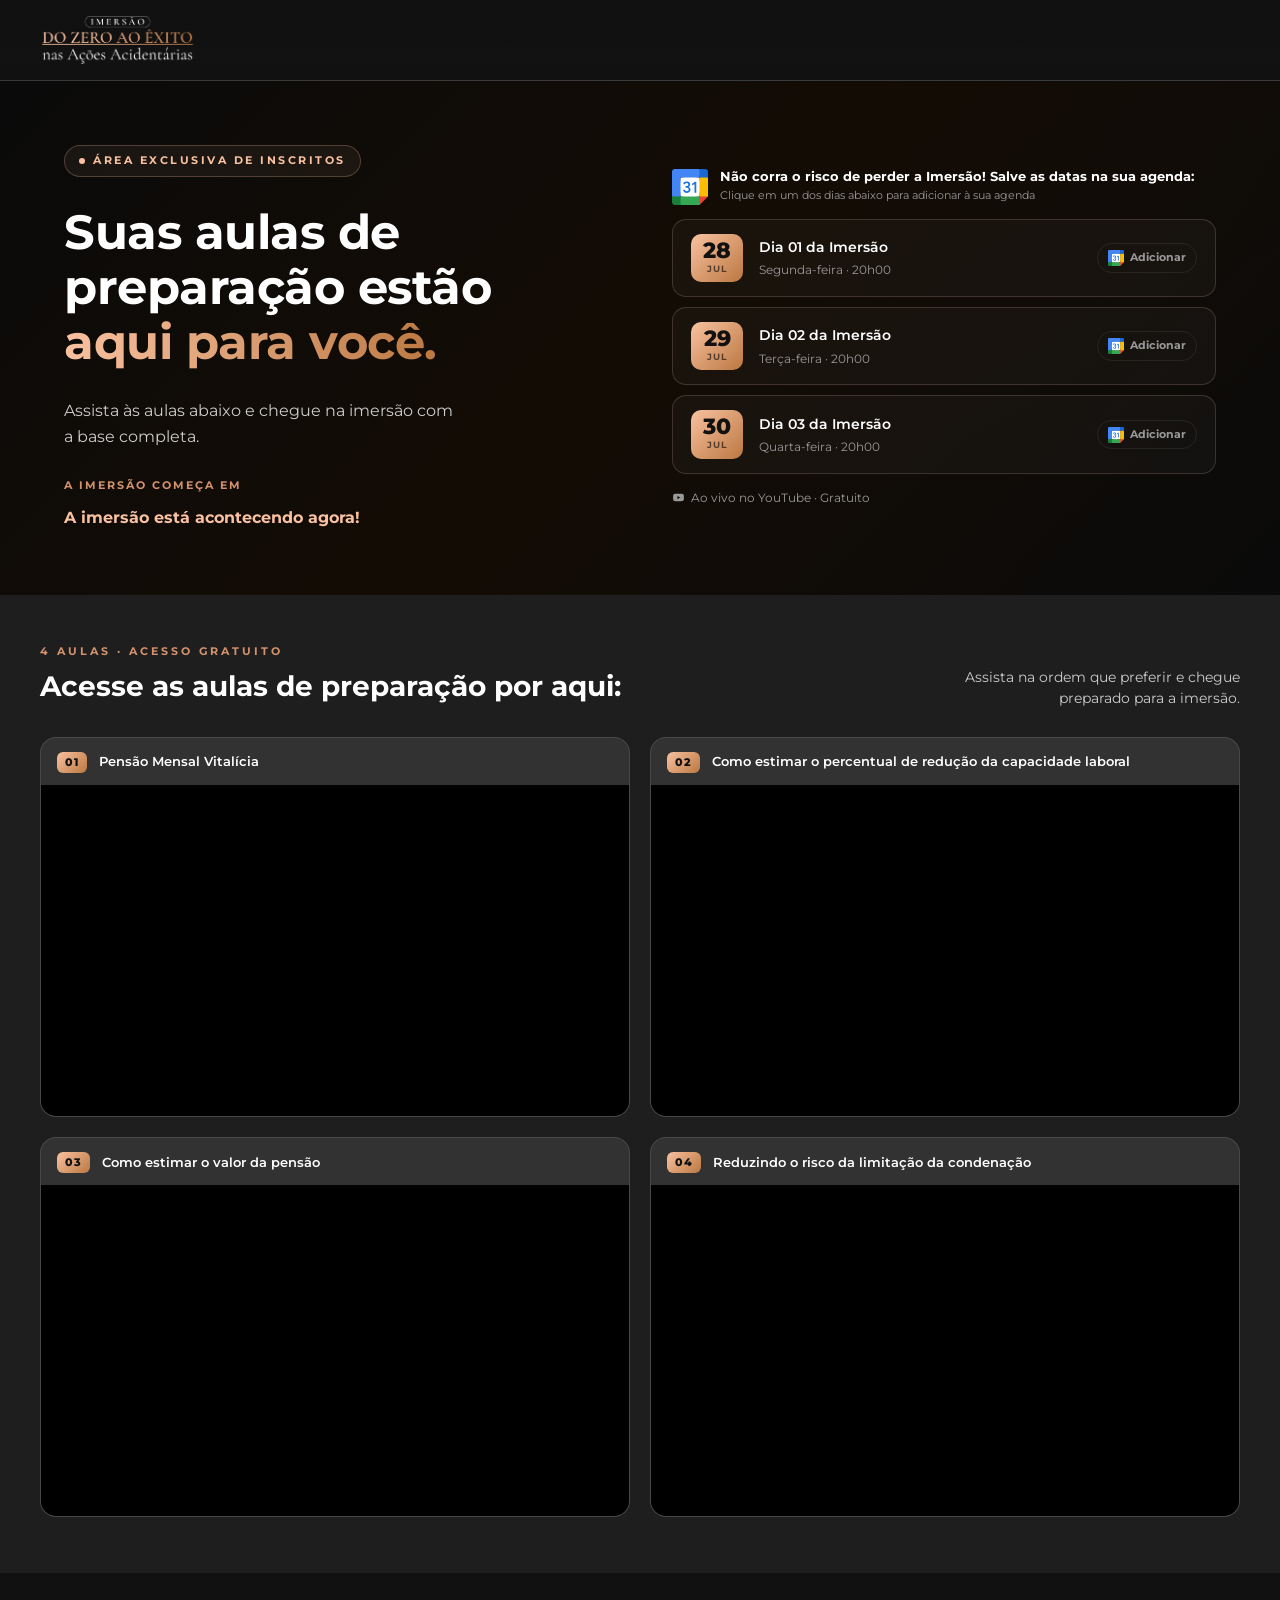
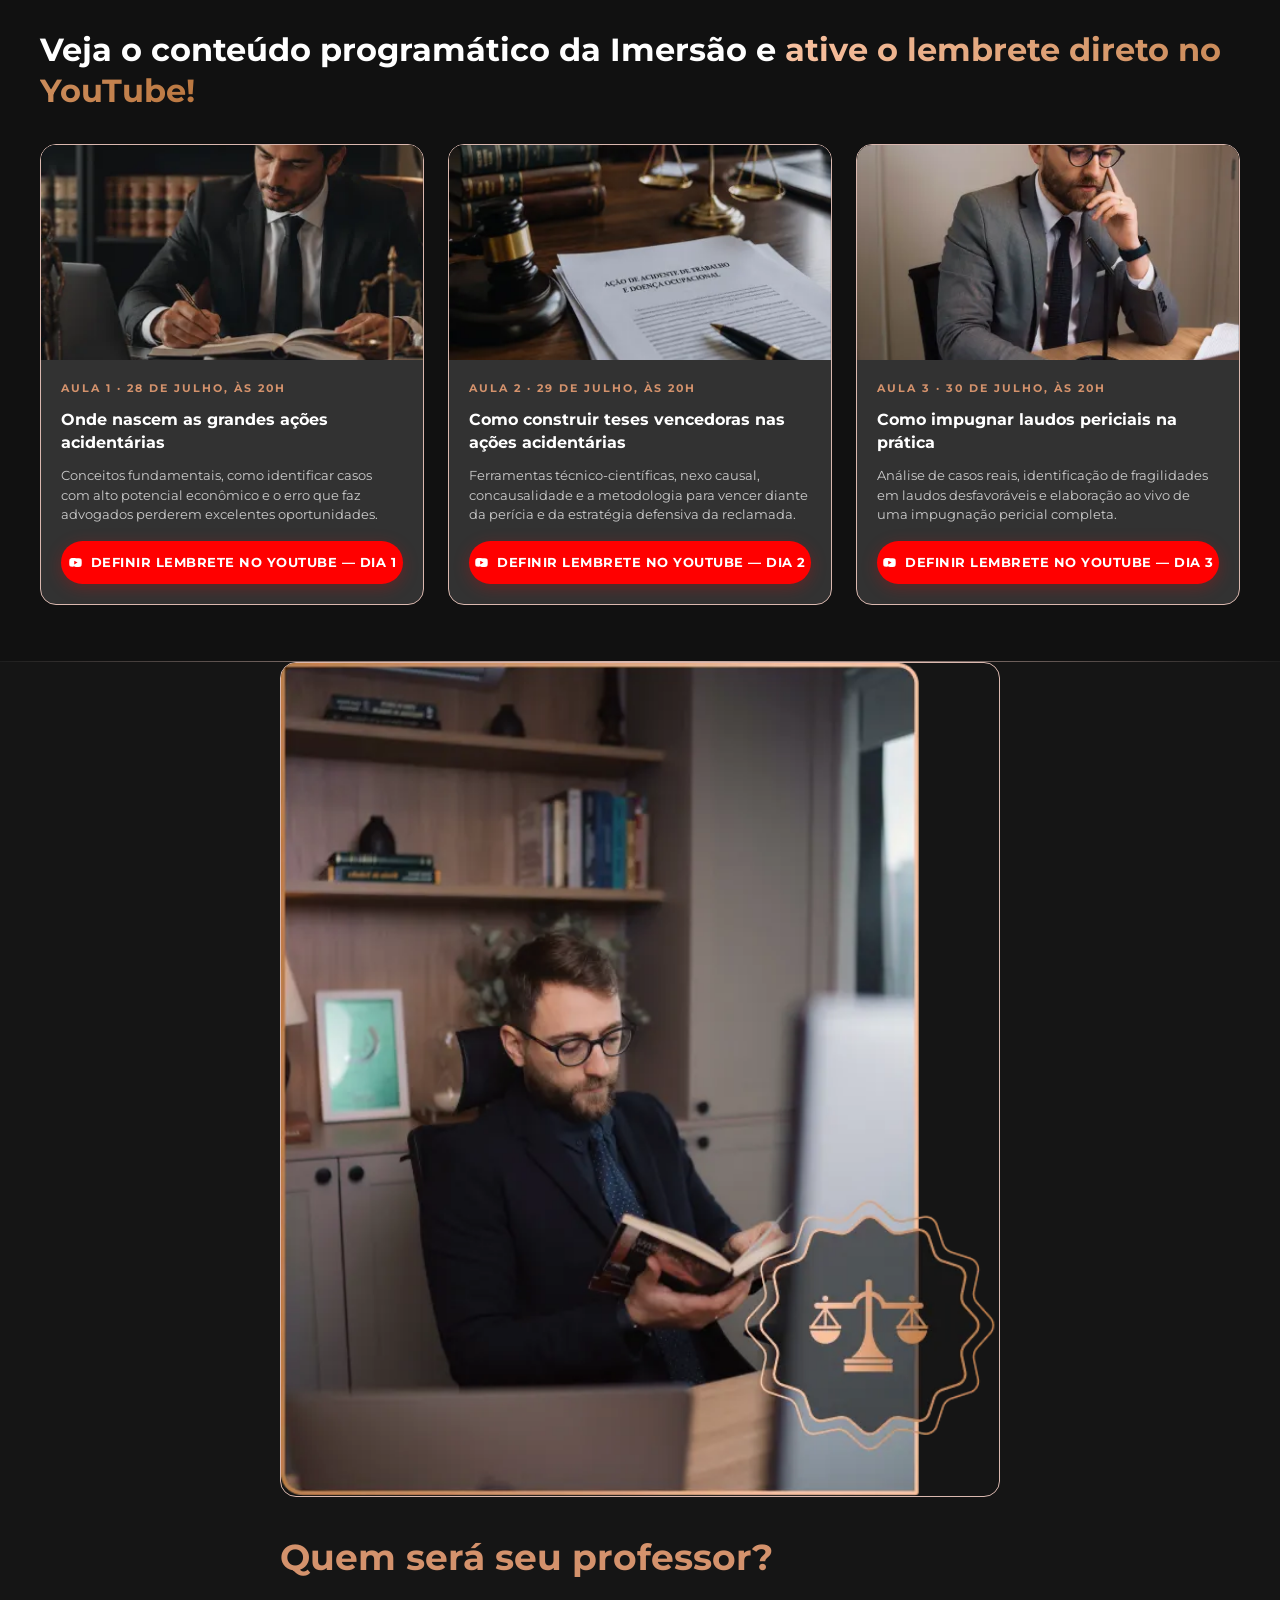
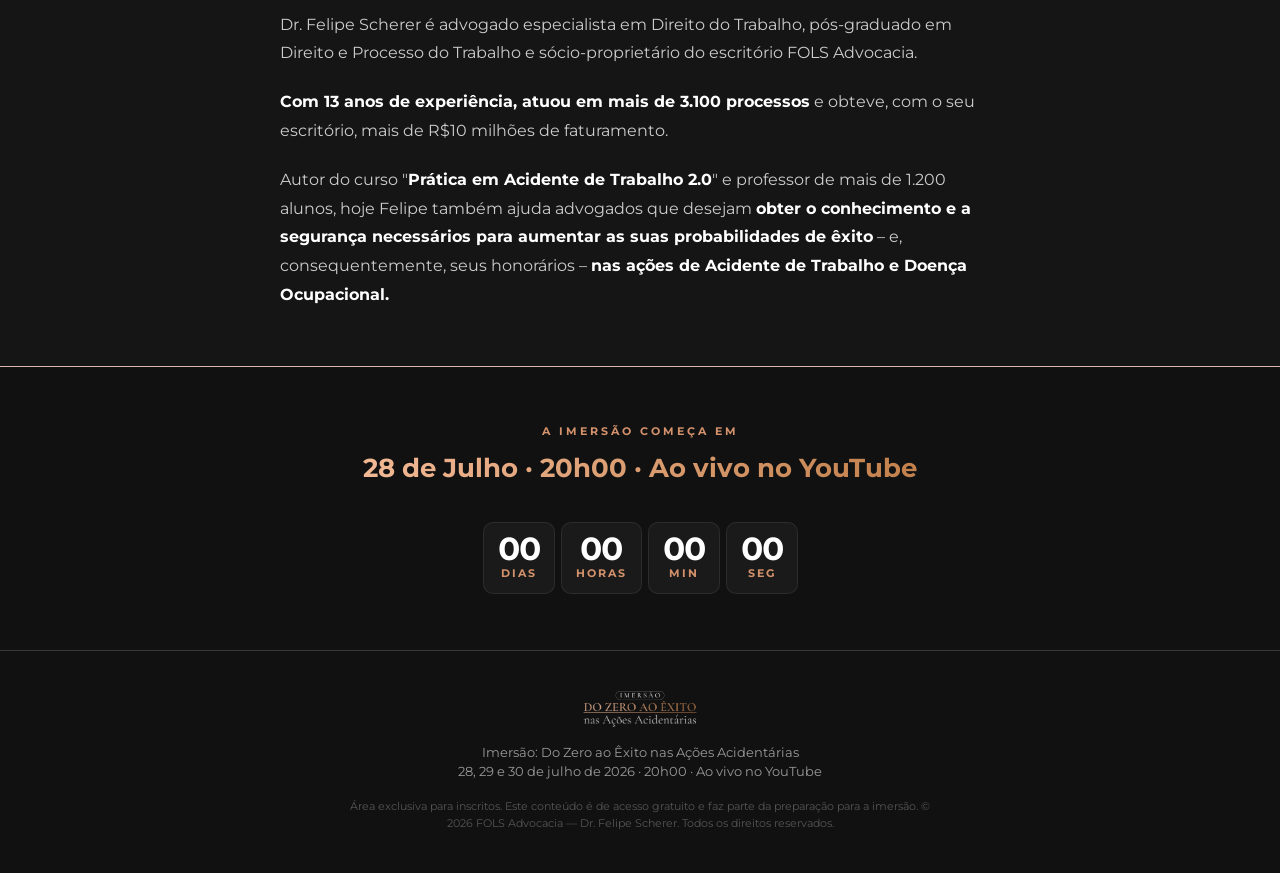
==== commit b66257e7: "Reformula seção professor no estilo da página principal Co-Authored-By: Claude Sonnet 4.6 <noreply@a" ====
--- a/index.html
+++ b/index.html
@@ -280,24 +280,22 @@
   <div class="divider"></div>
 
   <!-- ── PROFESSOR ─────────────────────────────────────── -->
-  <section class="section" style="background: #151515; padding-top: 56px; padding-bottom: 56px;">
-    <div class="section-inner">
-      <div style="display:flex; gap:48px; align-items:center; flex-wrap:wrap;">
-        <img
-          src="assets/images/eloe-web-1.webp"
-          alt="Dr. Felipe Scherer"
-          style="width:200px; border-radius:var(--radius-md); border: 1px solid var(--border); flex-shrink:0; object-fit:cover;">
-        <div style="flex:1; min-width:260px;">
-          <p class="section-label">Seu professor</p>
-          <h2 class="section-title" style="margin-bottom:16px;">Dr. <span class="gradient-text">Felipe Scherer</span></h2>
-          <p style="font-size:15px; color:var(--text-muted); line-height:1.7; margin-bottom:12px;">
-            Advogado especialista em Direito do Trabalho, pós-graduado em Direito e Processo do Trabalho e sócio-proprietário do escritório FOLS Advocacia.
-          </p>
-          <p style="font-size:15px; color:var(--text-muted); line-height:1.7;">
-            Com <strong style="color:#fff;">13 anos de experiência</strong>, atuou em mais de <strong style="color:#fff;">3.100 processos</strong> e obteve mais de <strong style="color:#fff;">R$ 10 milhões de faturamento</strong>. Autor do curso <em>"Prática em Acidente de Trabalho 2.0"</em> e professor de mais de 1.200 alunos.
-          </p>
-        </div>
-      </div>
+  <section class="section" style="background: #151515; padding-top: 0; padding-bottom: 56px;">
+    <div class="section-inner" style="max-width:720px;">
+      <img
+        src="assets/images/eloe-web-1.webp"
+        alt="Dr. Felipe Scherer"
+        style="width:100%; border-radius:var(--radius-md); border: 1px solid var(--border); object-fit:cover; display:block; margin-bottom:32px;">
+      <h2 style="font-size:clamp(24px,4vw,36px); font-weight:700; color:var(--gold-light); font-family:var(--font-main); margin-bottom:24px;">Quem será seu professor?</h2>
+      <p style="font-size:16px; color:var(--text-muted); line-height:1.8; margin-bottom:20px;">
+        Dr. Felipe Scherer é advogado especialista em Direito do Trabalho, pós-graduado em Direito e Processo do Trabalho e sócio-proprietário do escritório FOLS Advocacia.
+      </p>
+      <p style="font-size:16px; color:var(--text-muted); line-height:1.8; margin-bottom:20px;">
+        <strong style="color:#fff;">Com 13 anos de experiência, atuou em mais de 3.100 processos</strong> e obteve, com o seu escritório, mais de R$10 milhões de faturamento.
+      </p>
+      <p style="font-size:16px; color:var(--text-muted); line-height:1.8;">
+        Autor do curso "<strong style="color:#fff;">Prática em Acidente de Trabalho 2.0</strong>" e professor de mais de 1.200 alunos, hoje Felipe também ajuda advogados que desejam <strong style="color:#fff;">obter o conhecimento e a segurança necessários para aumentar as suas probabilidades de êxito</strong> – e, consequentemente, seus honorários – <strong style="color:#fff;">nas ações de Acidente de Trabalho e Doença Ocupacional.</strong>
+      </p>
     </div>
   </section>
 
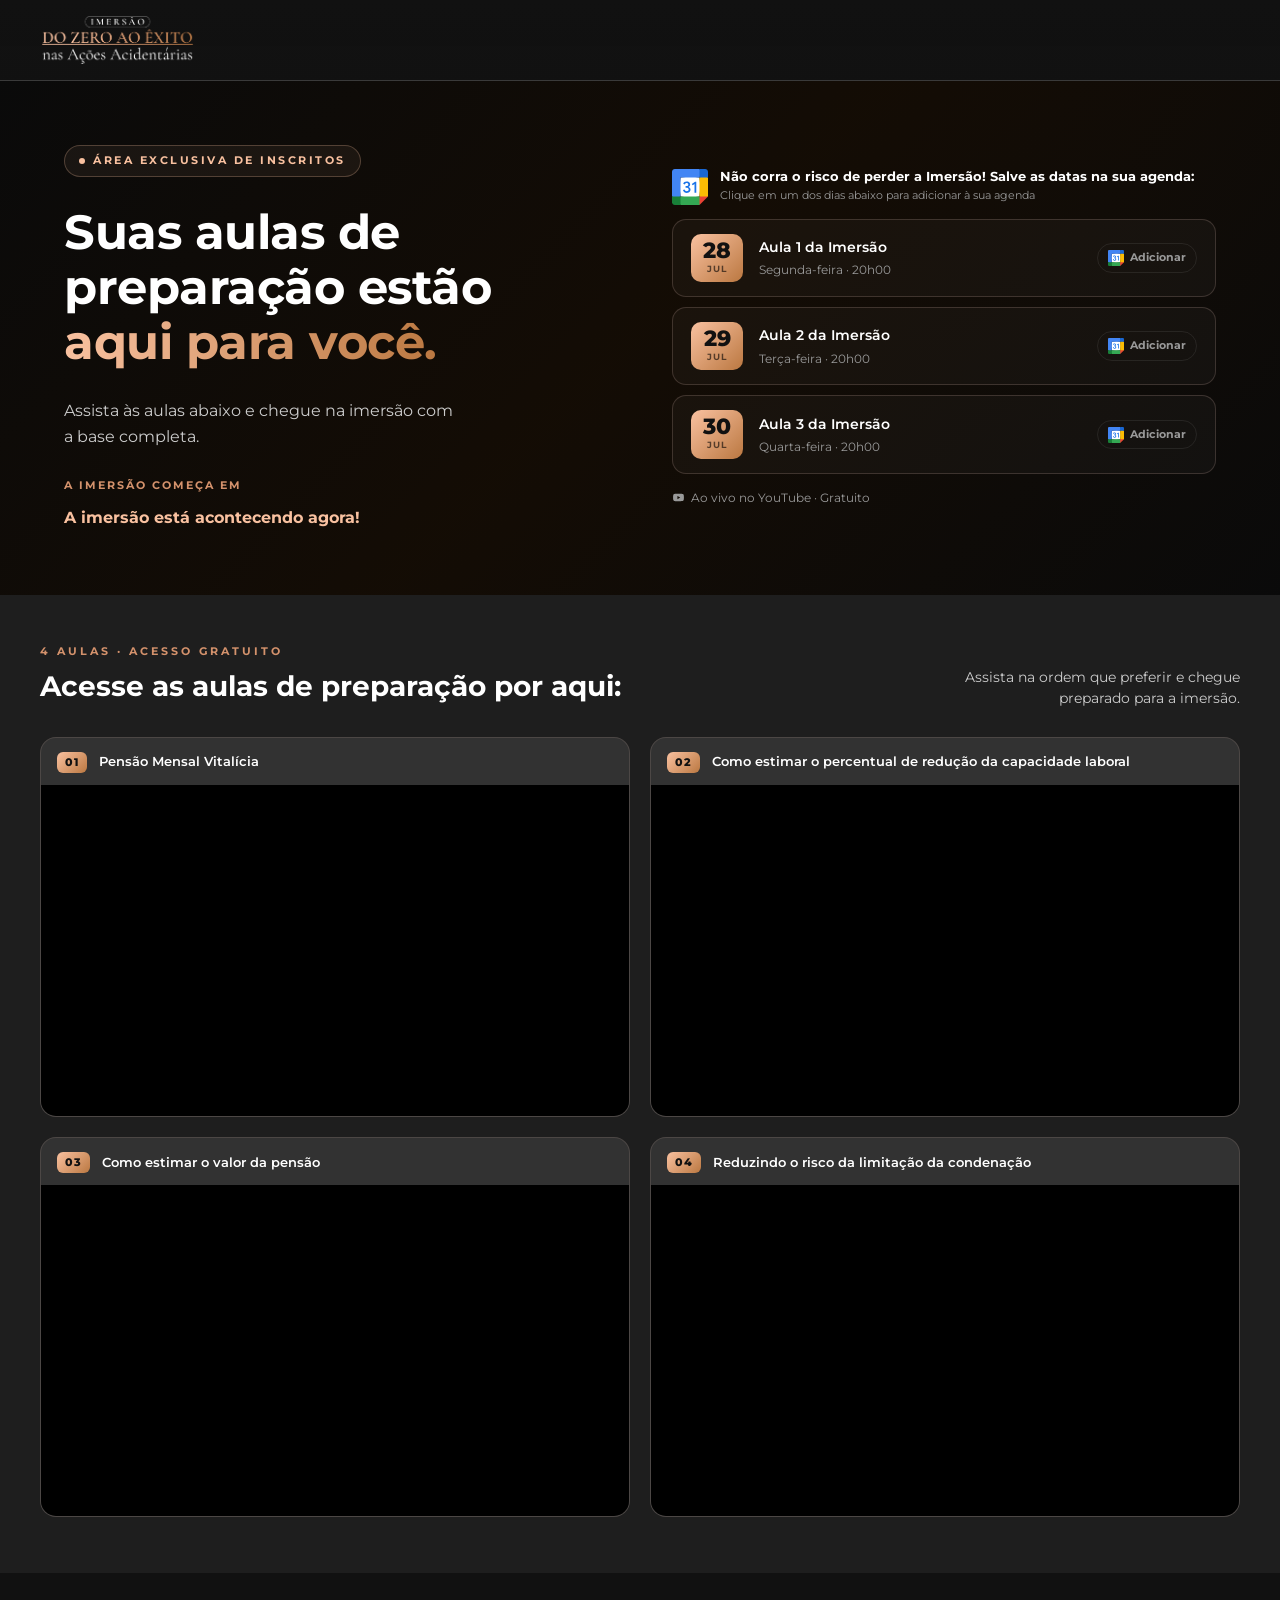
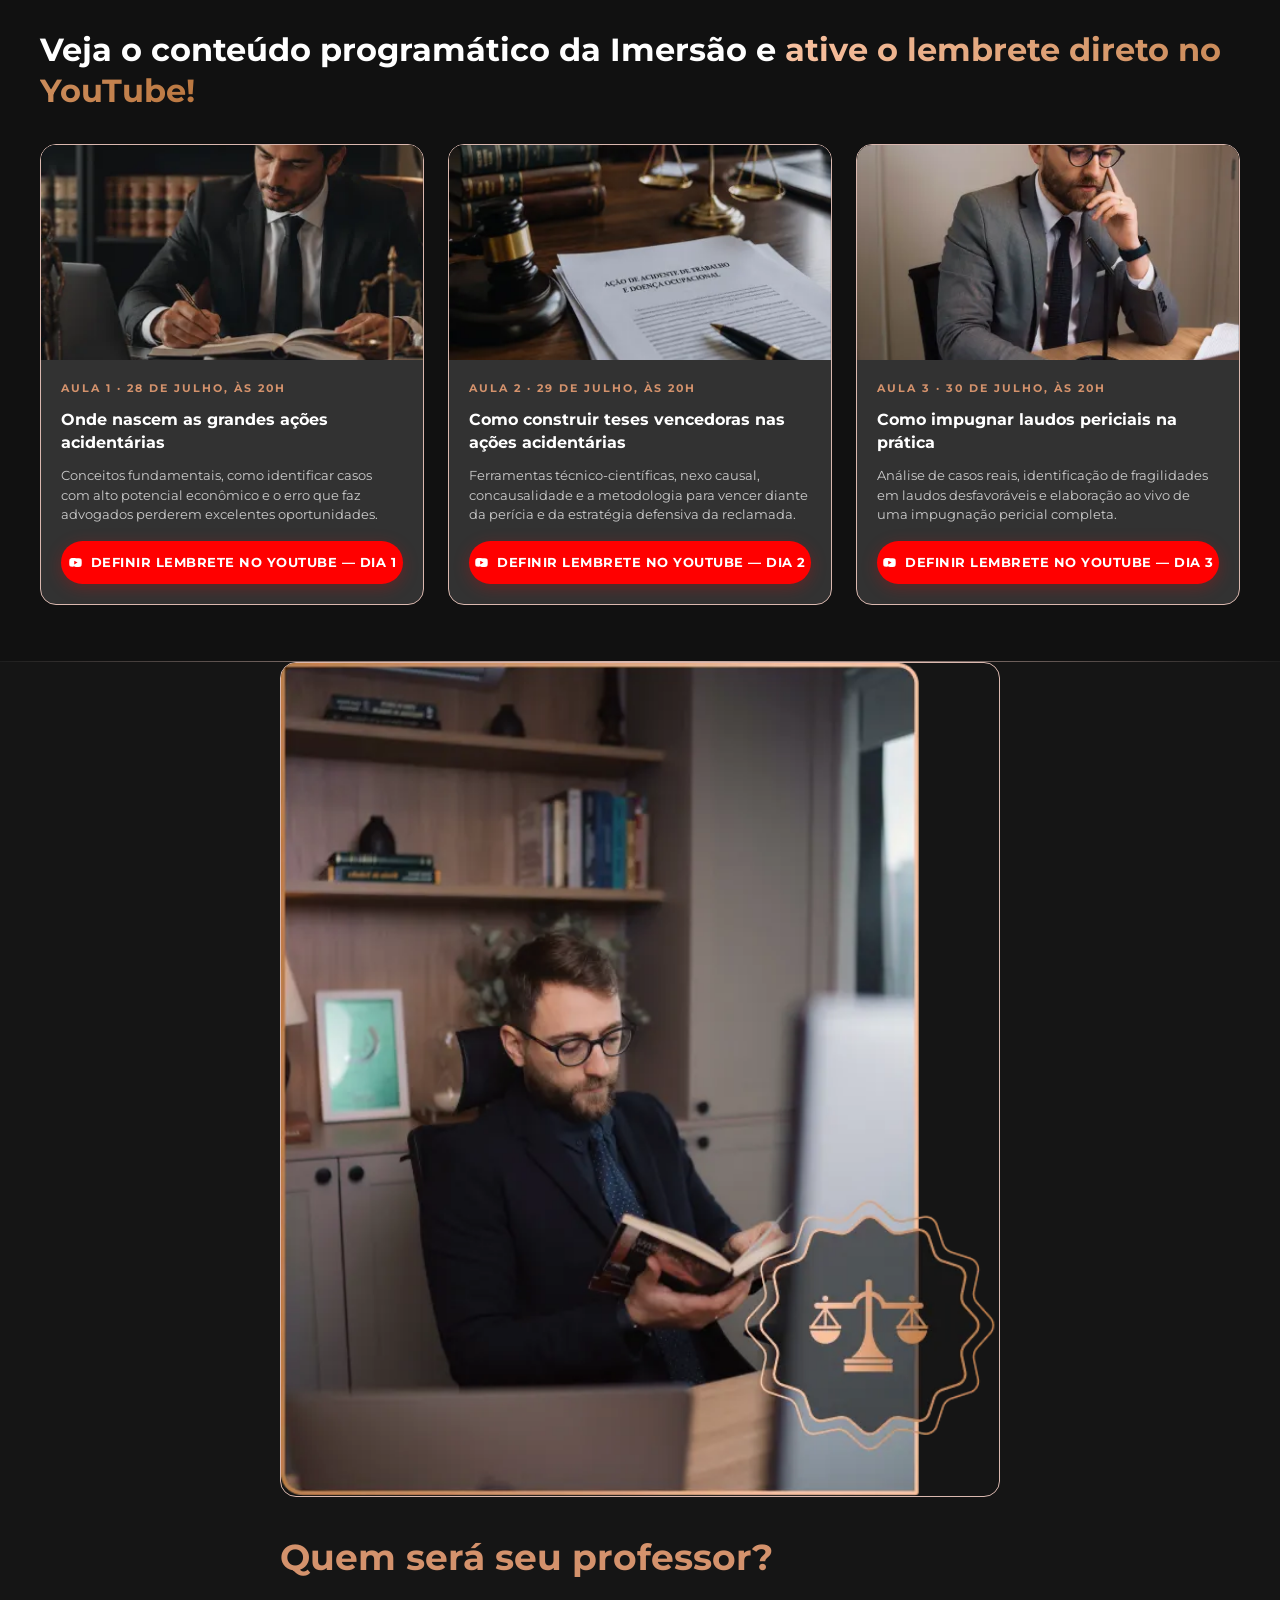
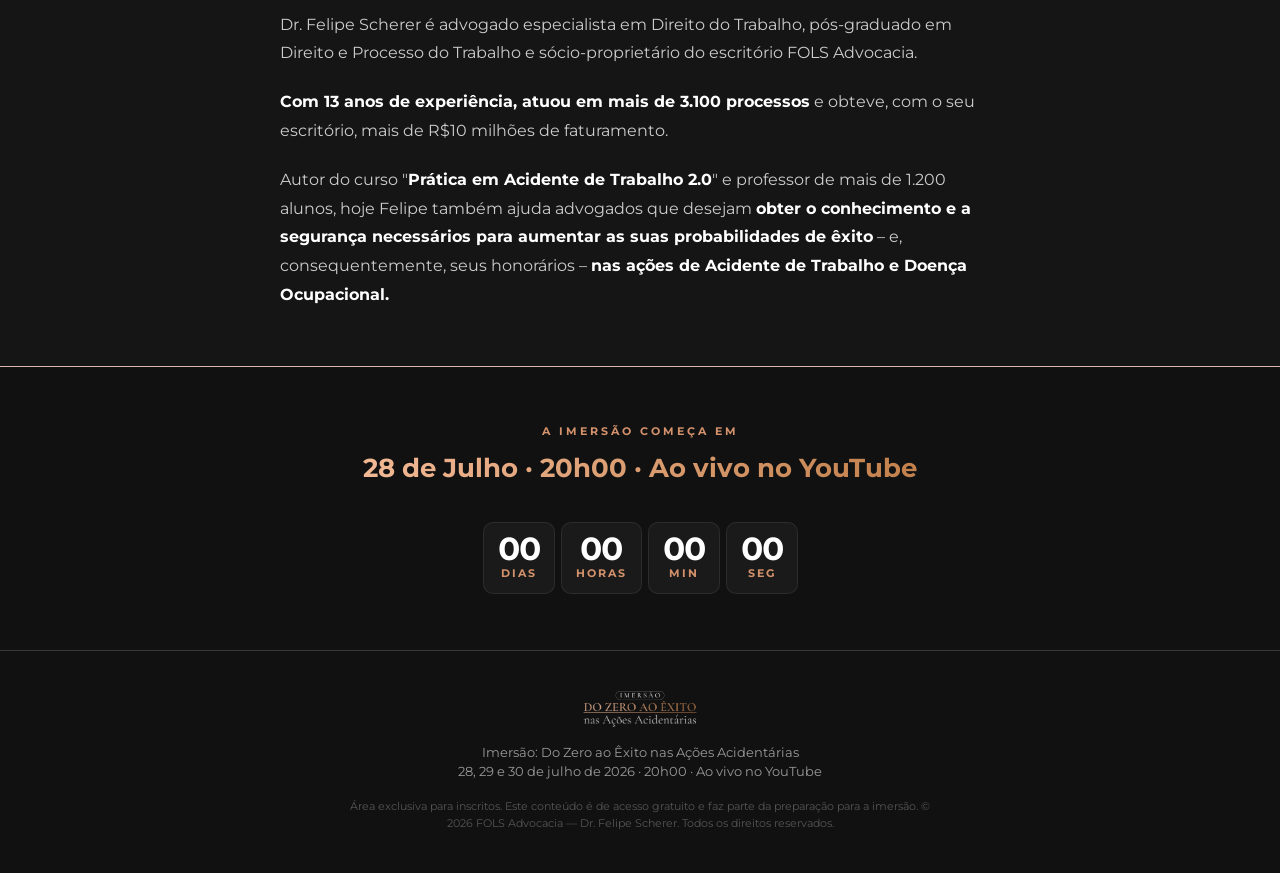
==== commit dda29311: "Renomeia 'Dia 01/02/03 da Imersão' para 'Aula 1/2/3 da Imersão' Co-Authored-By: Claude Sonnet 4.6 <n" ====
--- a/index.html
+++ b/index.html
@@ -81,7 +81,7 @@
             <span class="agenda-month">JUL</span>
           </div>
           <div class="agenda-card-info">
-            <span class="agenda-card-title">Dia 01 da Imersão</span>
+            <span class="agenda-card-title">Aula 1 da Imersão</span>
             <span class="agenda-card-time">Segunda-feira · 20h00</span>
           </div>
           <div class="agenda-card-cta">
@@ -97,7 +97,7 @@
             <span class="agenda-month">JUL</span>
           </div>
           <div class="agenda-card-info">
-            <span class="agenda-card-title">Dia 02 da Imersão</span>
+            <span class="agenda-card-title">Aula 2 da Imersão</span>
             <span class="agenda-card-time">Terça-feira · 20h00</span>
           </div>
           <div class="agenda-card-cta">
@@ -113,7 +113,7 @@
             <span class="agenda-month">JUL</span>
           </div>
           <div class="agenda-card-info">
-            <span class="agenda-card-title">Dia 03 da Imersão</span>
+            <span class="agenda-card-title">Aula 3 da Imersão</span>
             <span class="agenda-card-time">Quarta-feira · 20h00</span>
           </div>
           <div class="agenda-card-cta">
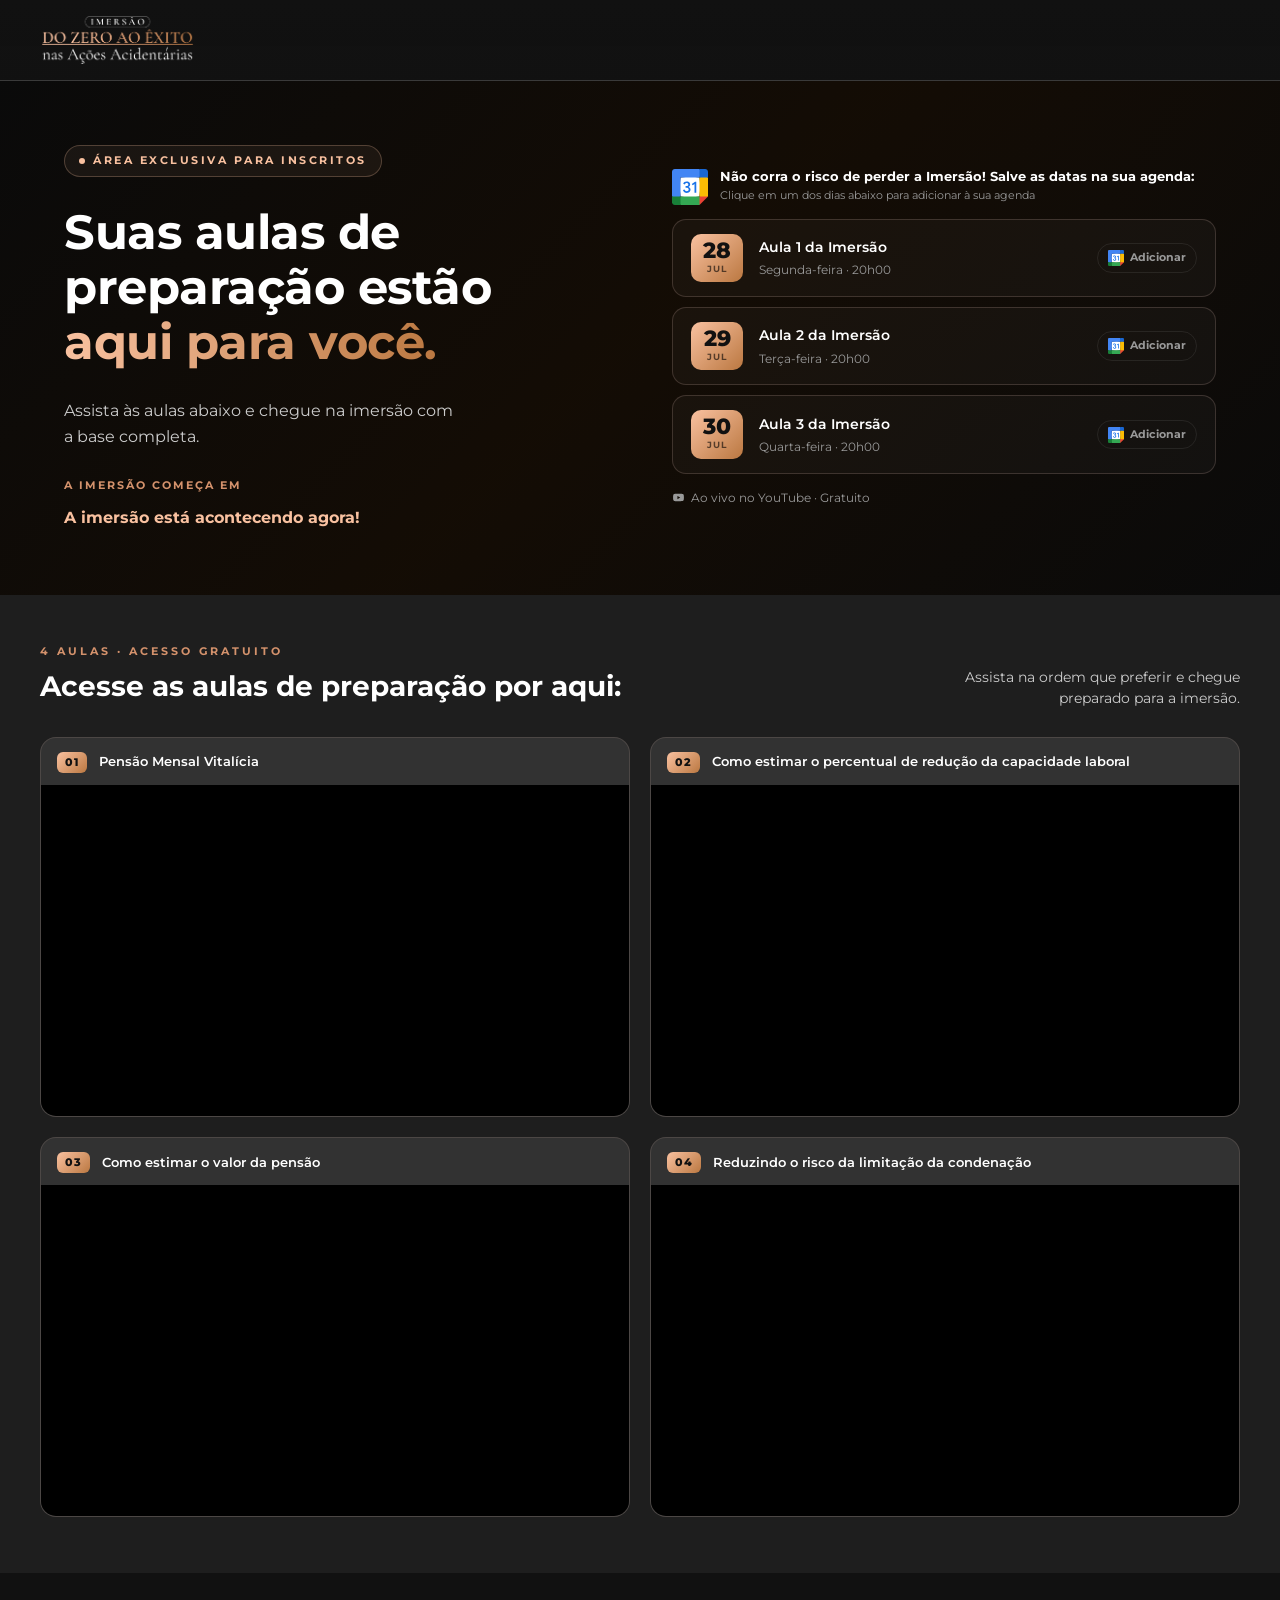
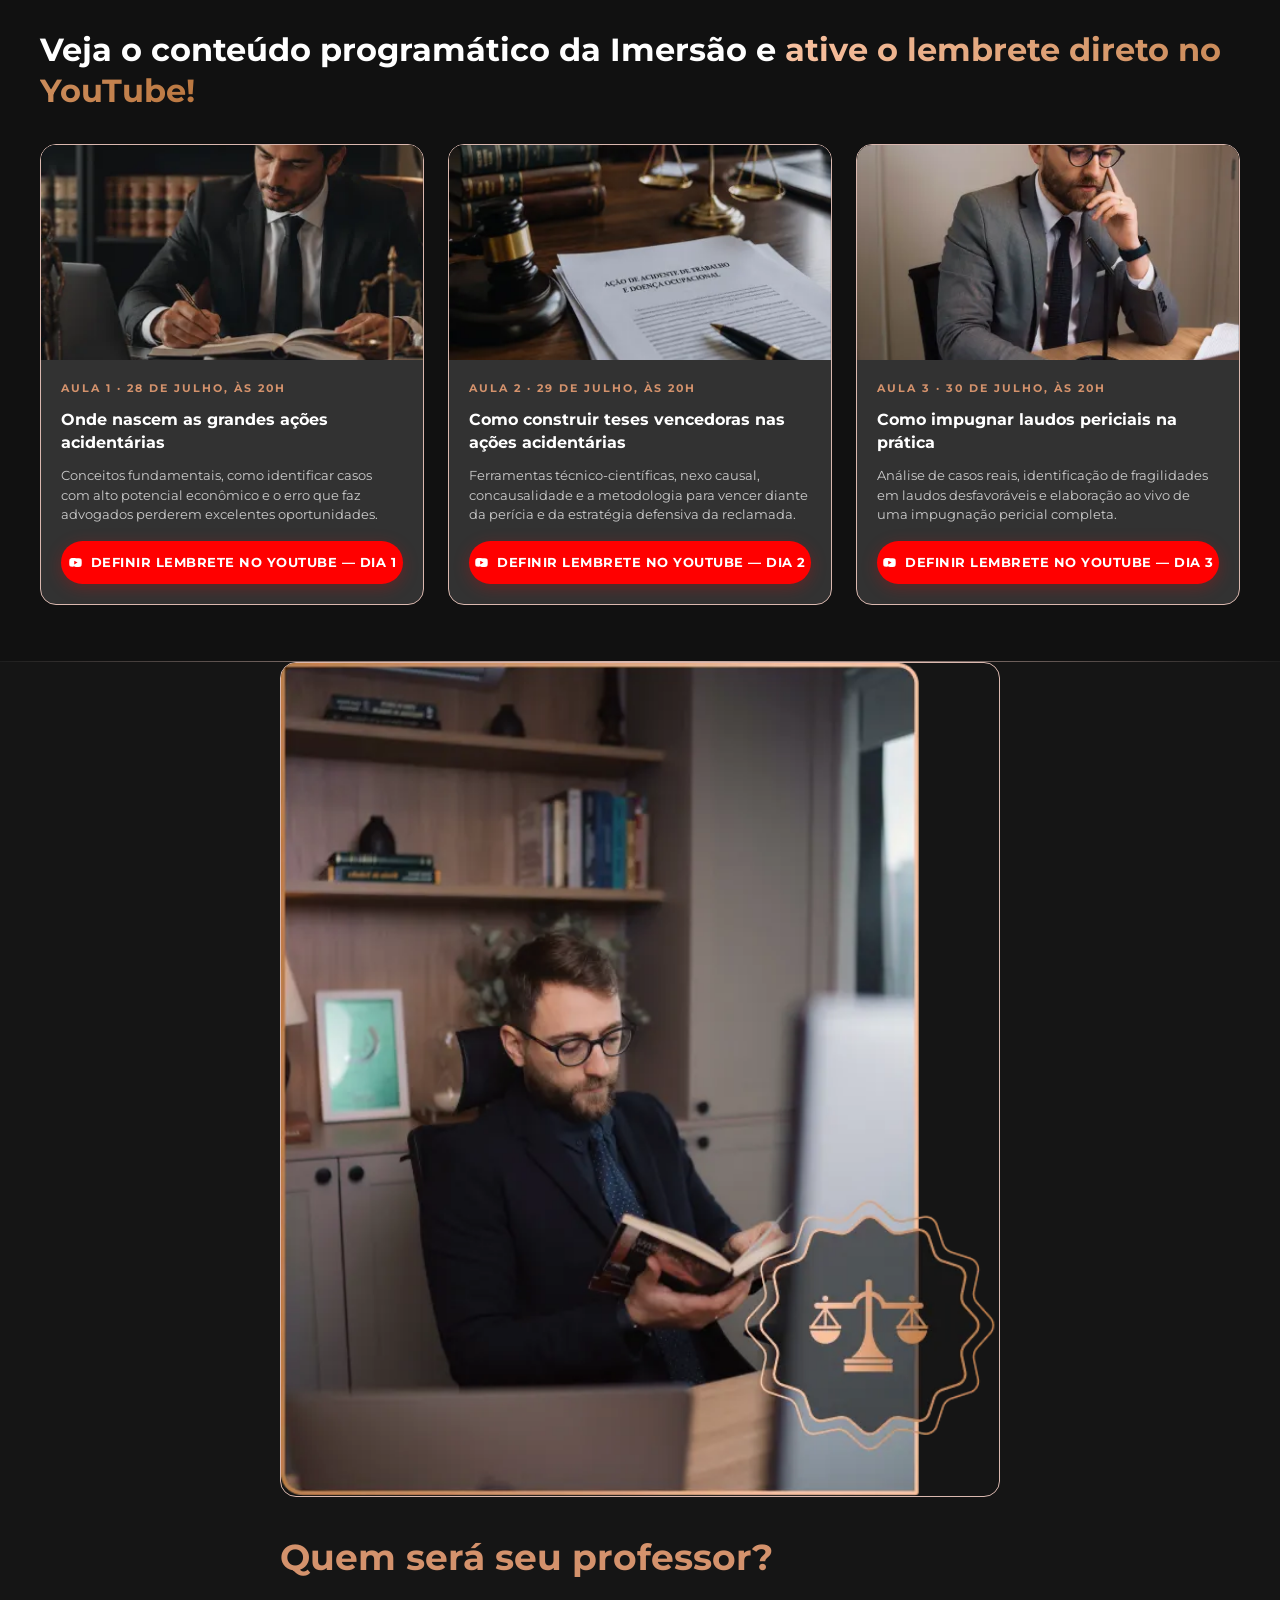
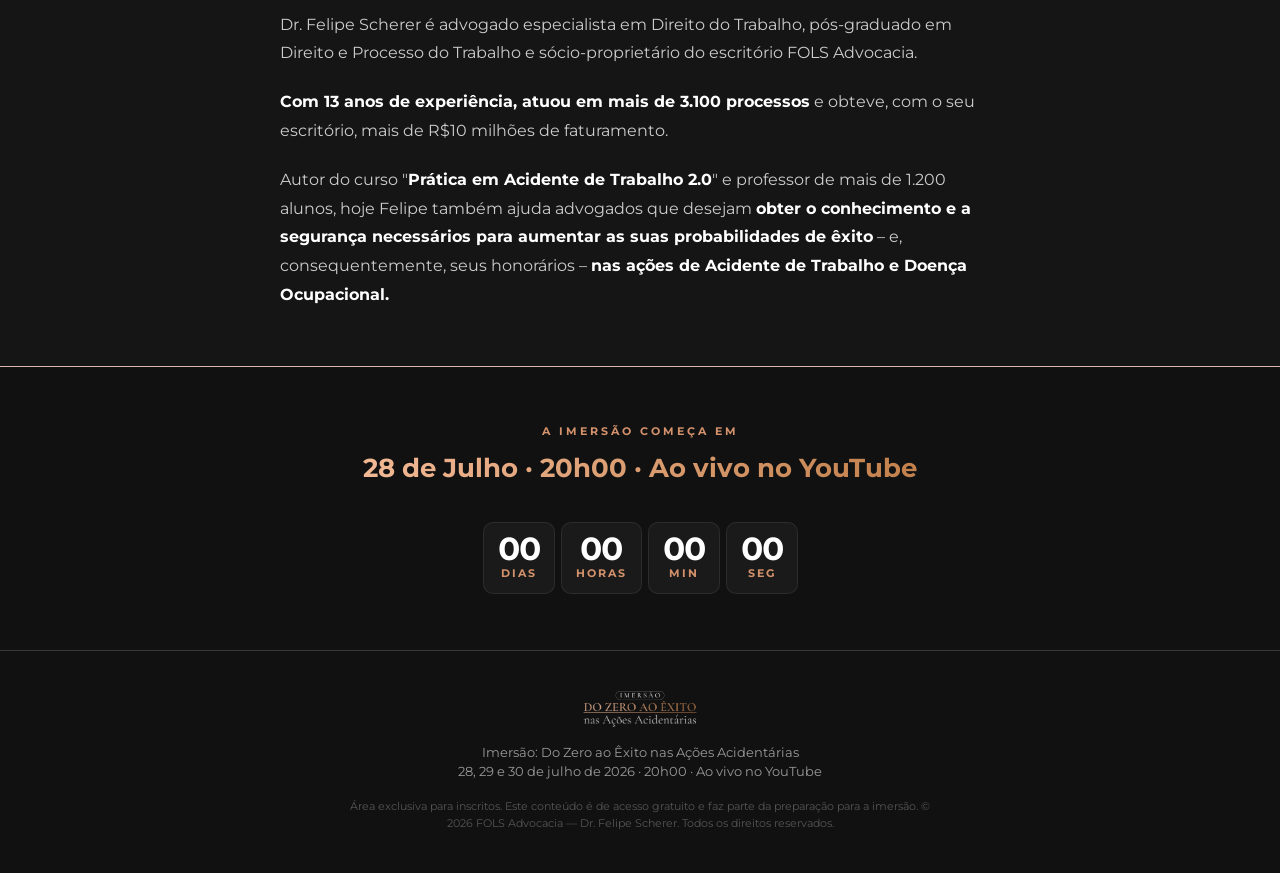
==== commit edfc5598: "Centraliza logo no header mobile e corrige texto do badge Co-Authored-By: Claude Sonnet 4.6 <noreply" ====
--- a/index.html
+++ b/index.html
@@ -26,7 +26,7 @@
       <div class="hero-event-left">
         <div class="live-badge">
           <span class="live-dot"></span>
-          Área exclusiva de inscritos
+          Área exclusiva para inscritos
         </div>
 
         <h1 class="hero-event-title">
--- a/assets/css/style.css
+++ b/assets/css/style.css
@@ -1021,7 +1021,7 @@
 @media (max-width: 768px) {
   .lessons-grid { grid-template-columns: 1fr; }
   .lesson-nav { flex-direction: column; align-items: flex-start; }
-  .header-inner { flex-wrap: wrap; gap: 8px; }
+  .header-inner { flex-wrap: wrap; gap: 8px; justify-content: center; }
   .header-badge { font-size: 9px; }
   .countdown-block { min-width: 52px; padding: 8px 10px; }
 }
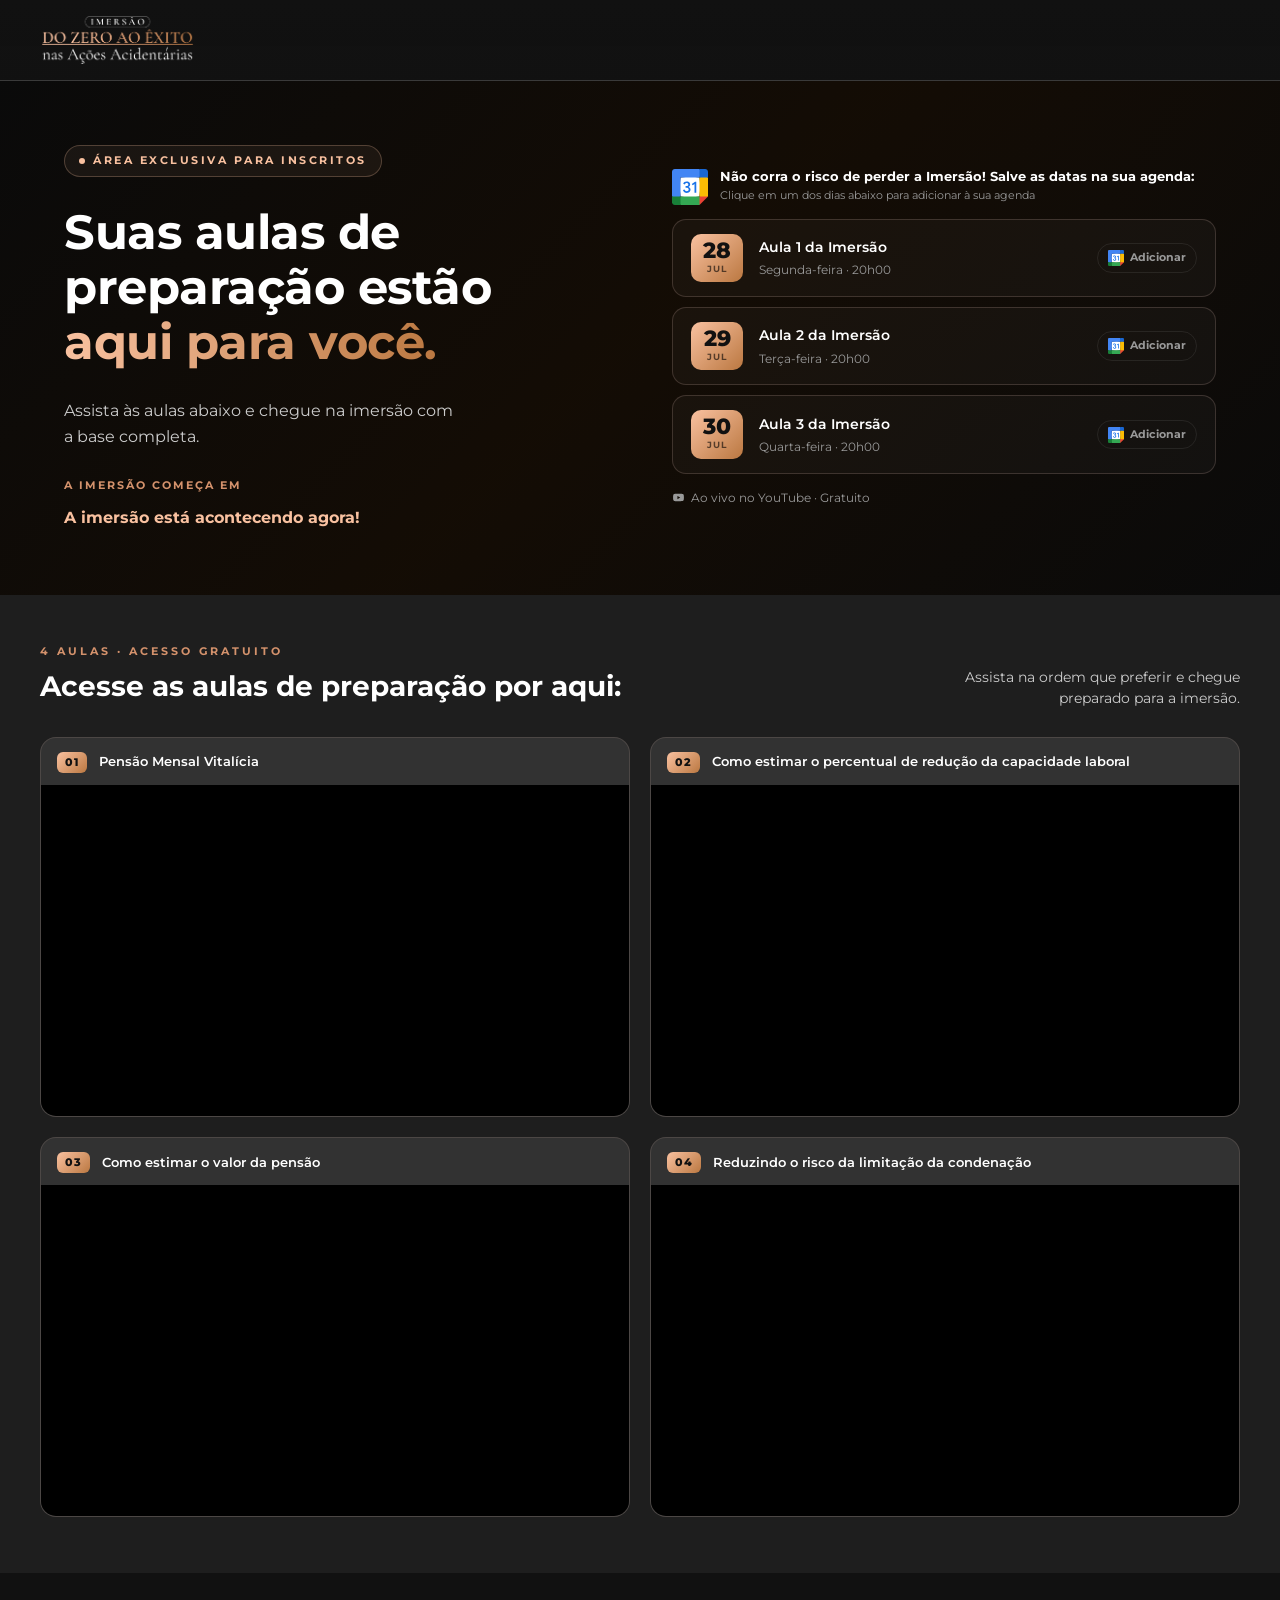
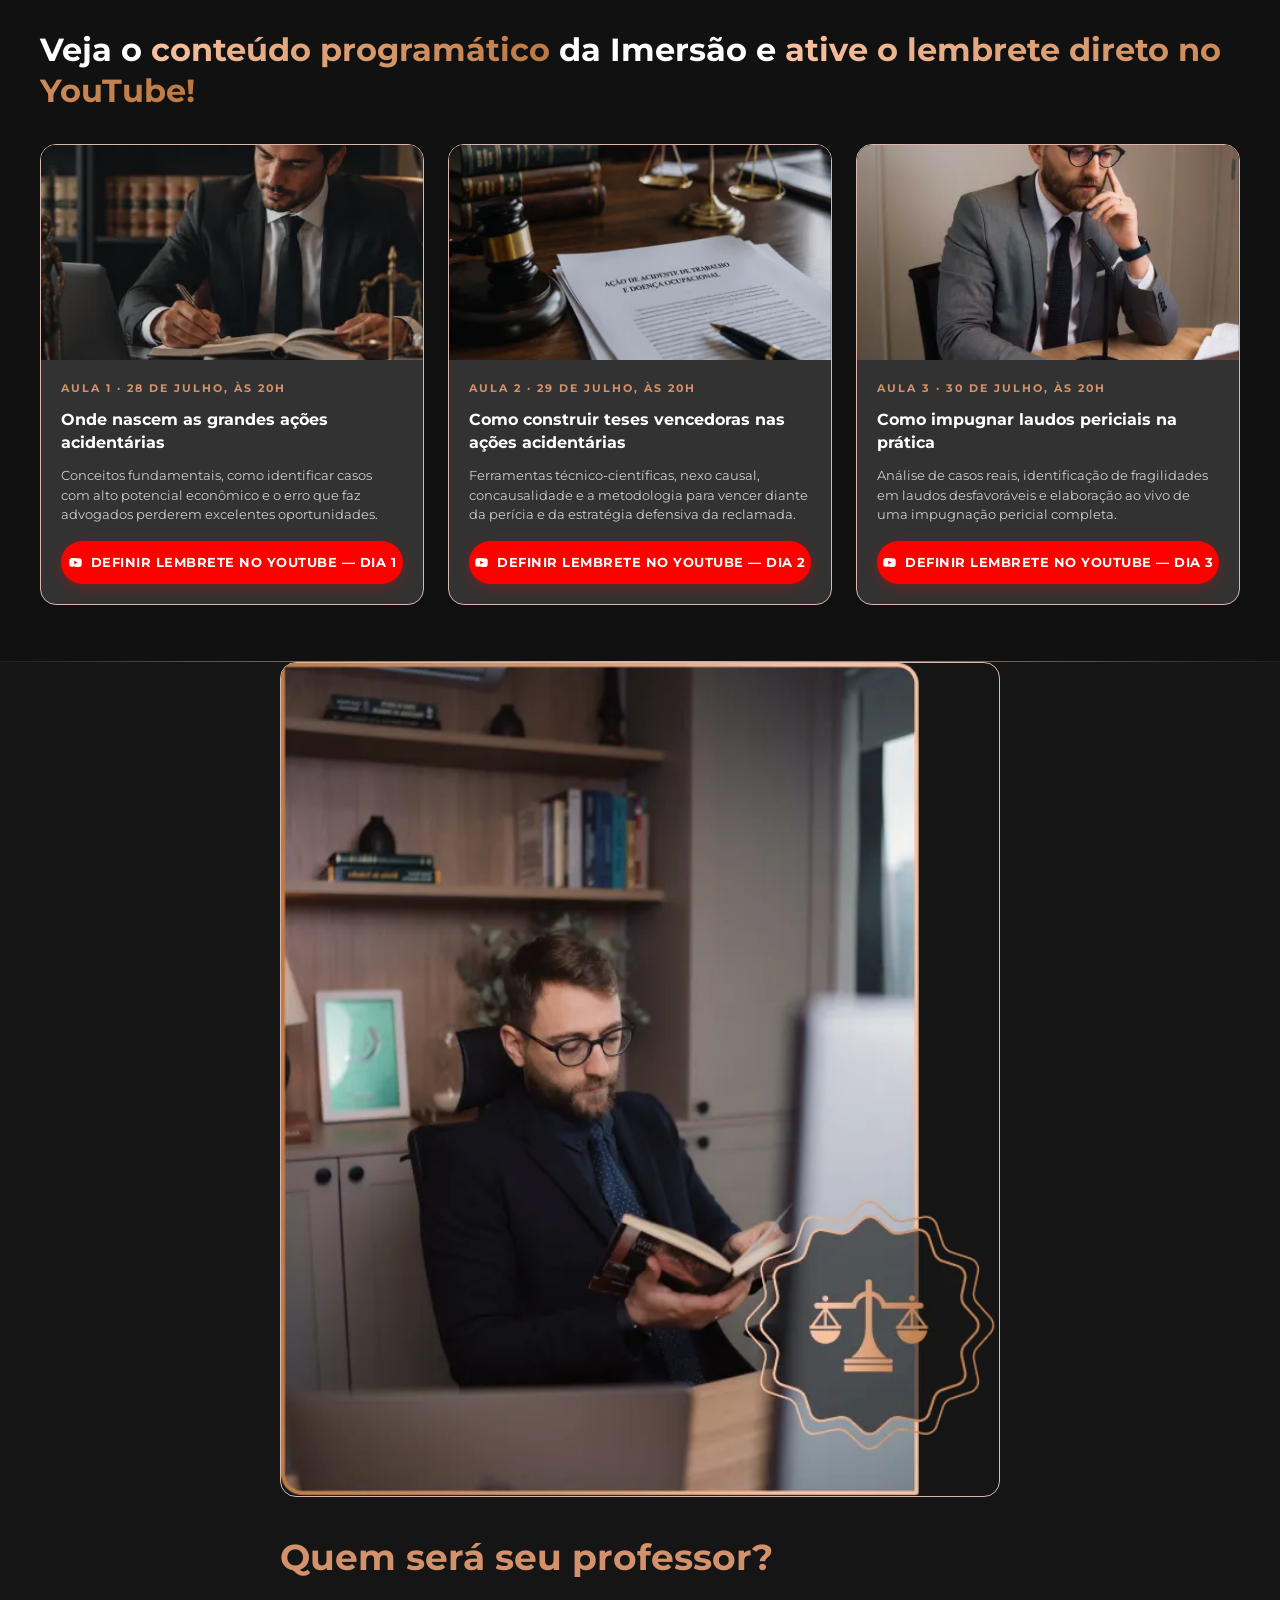
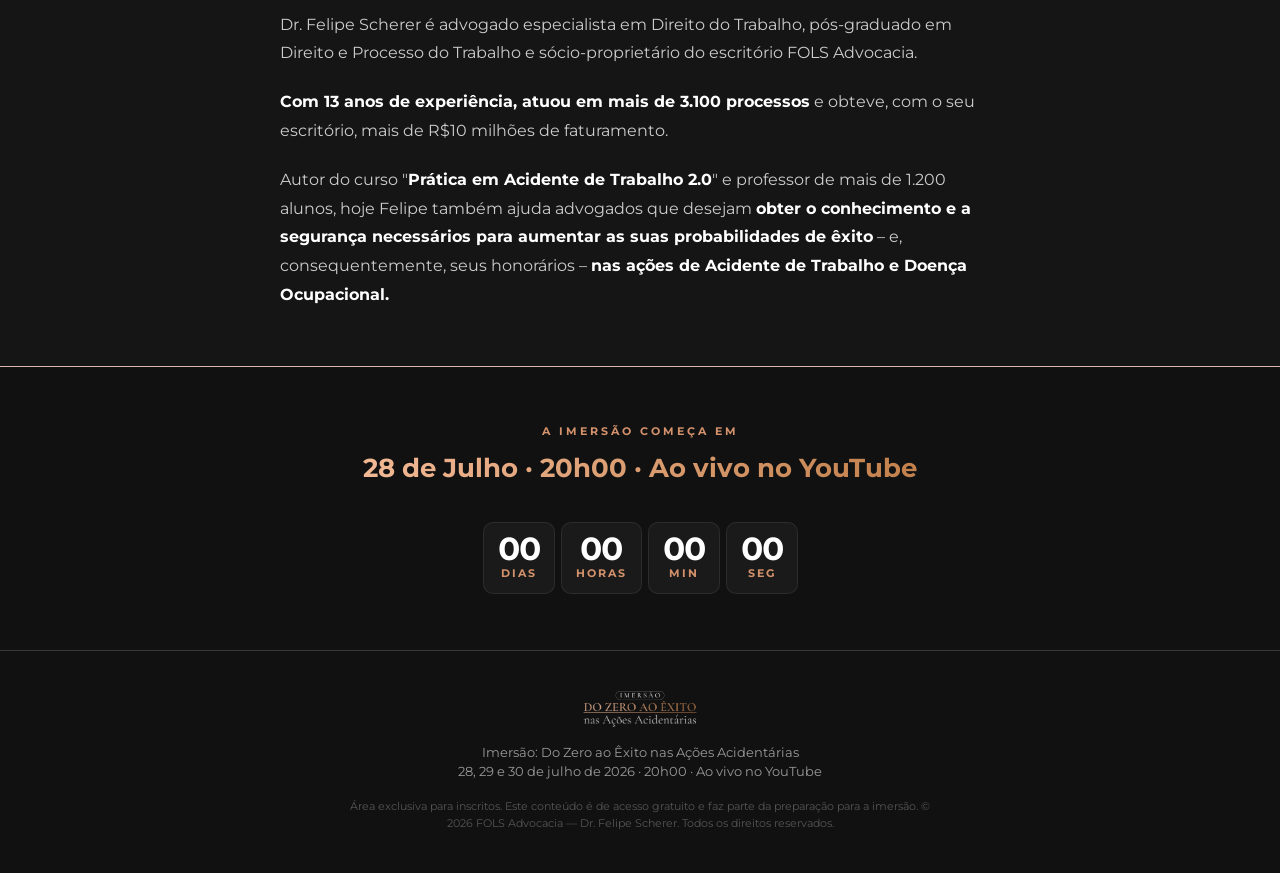
==== commit 13c9bd8f: "Destaca 'conteúdo programático' e alinha título à esquerda Co-Authored-By: Claude Sonnet 4.6 <norepl" ====
--- a/index.html
+++ b/index.html
@@ -200,7 +200,7 @@
   <!-- ── AULAS PRINCIPAIS ──────────────────────────────── -->
   <section class="section" style="background: var(--bg-deep); padding-top: 56px; padding-bottom: 56px;">
     <div class="section-inner">
-      <h2 class="section-title">Veja o conteúdo programático da Imersão e <span class="gradient-text">ative o lembrete direto no YouTube!</span></h2>
+      <h2 class="section-title" style="text-align:left;">Veja o <span class="gradient-text">conteúdo programático</span> da Imersão e <span class="gradient-text">ative o lembrete direto no YouTube!</span></h2>
 
       <div class="lessons-grid" style="margin-top:32px;">
 
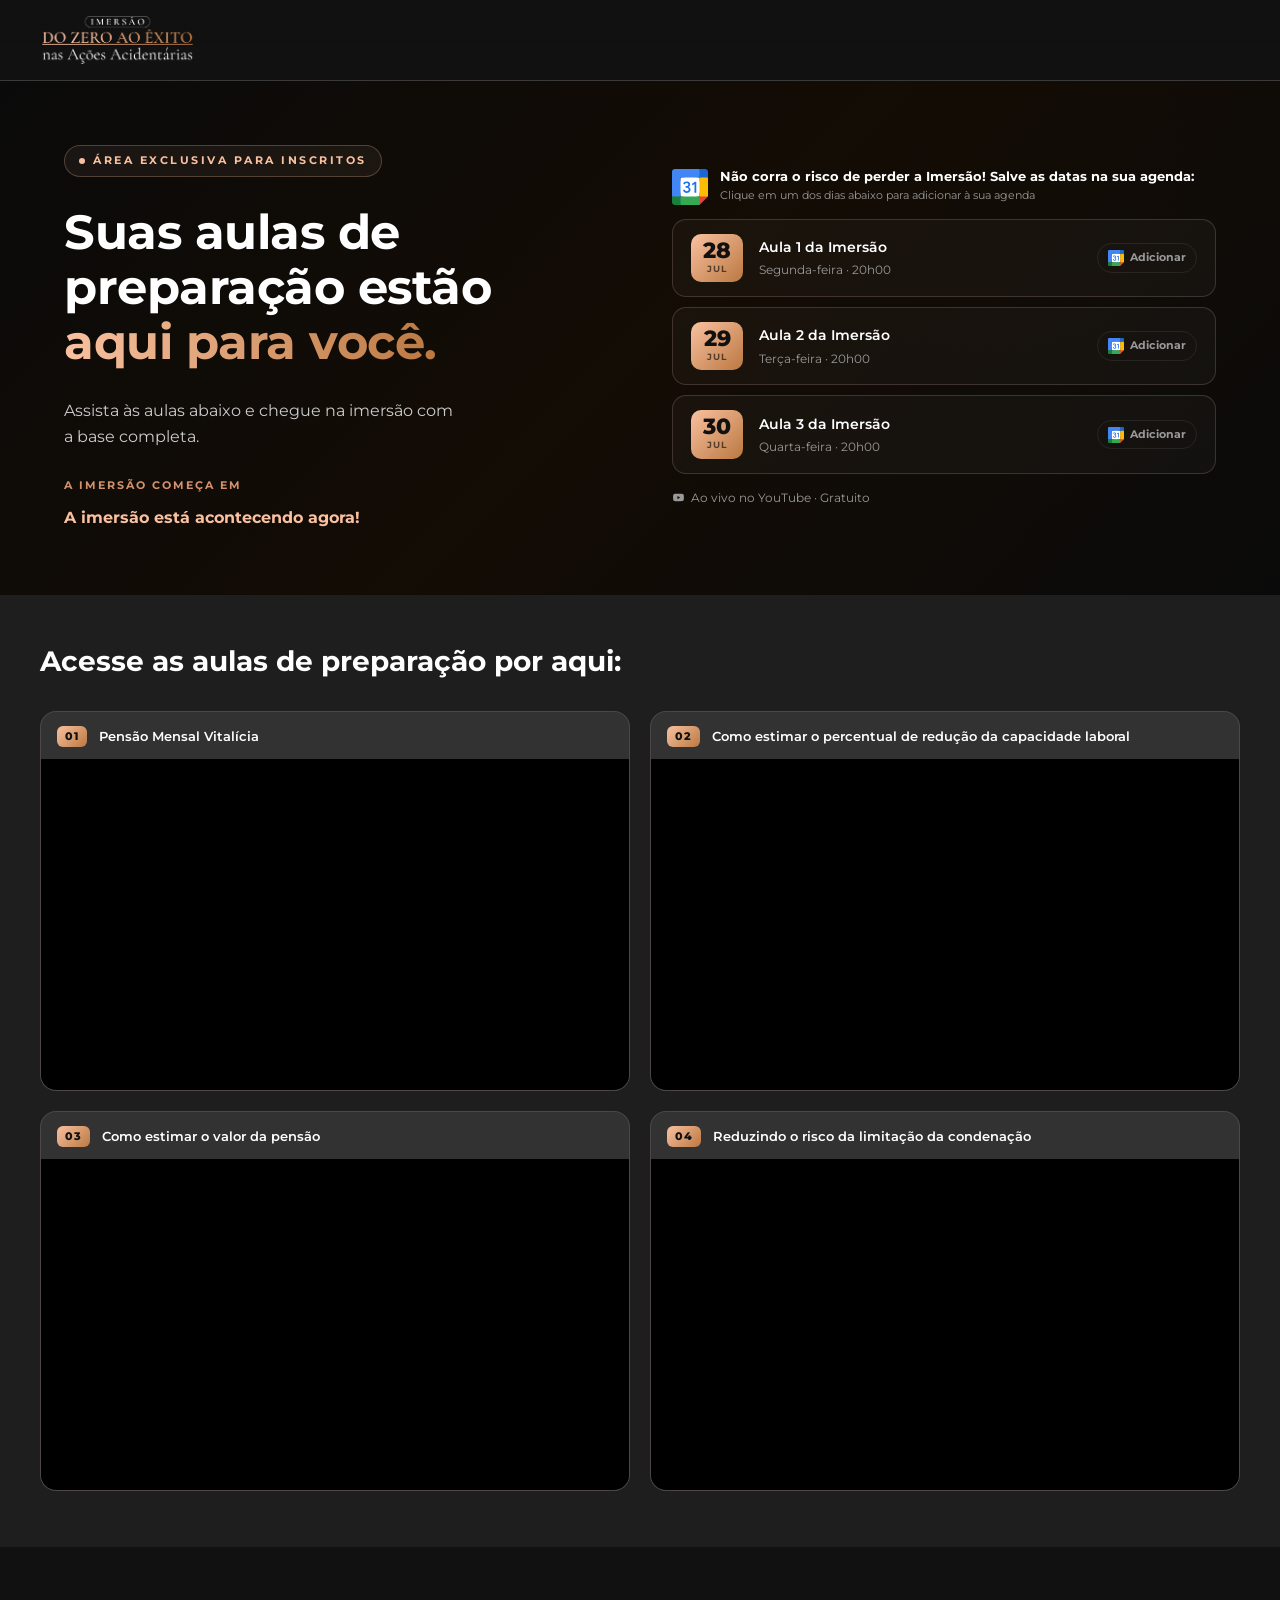
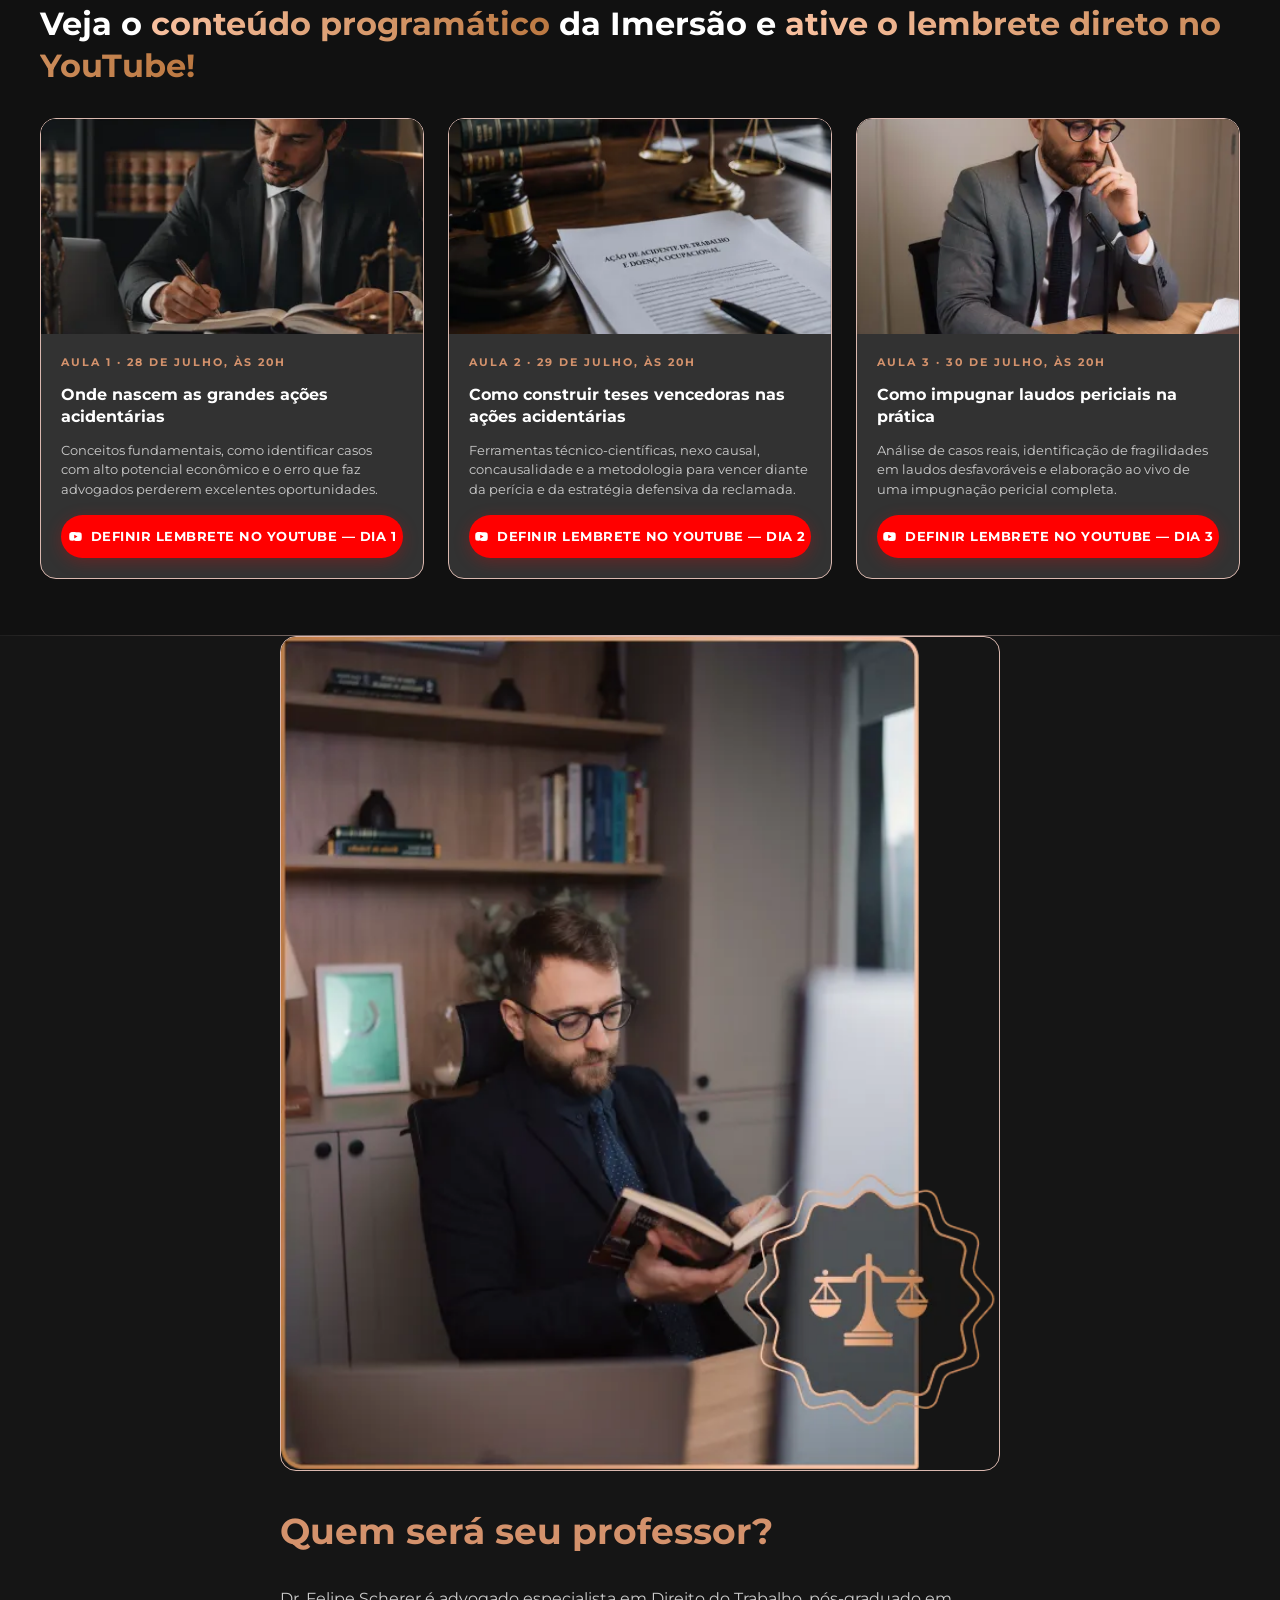
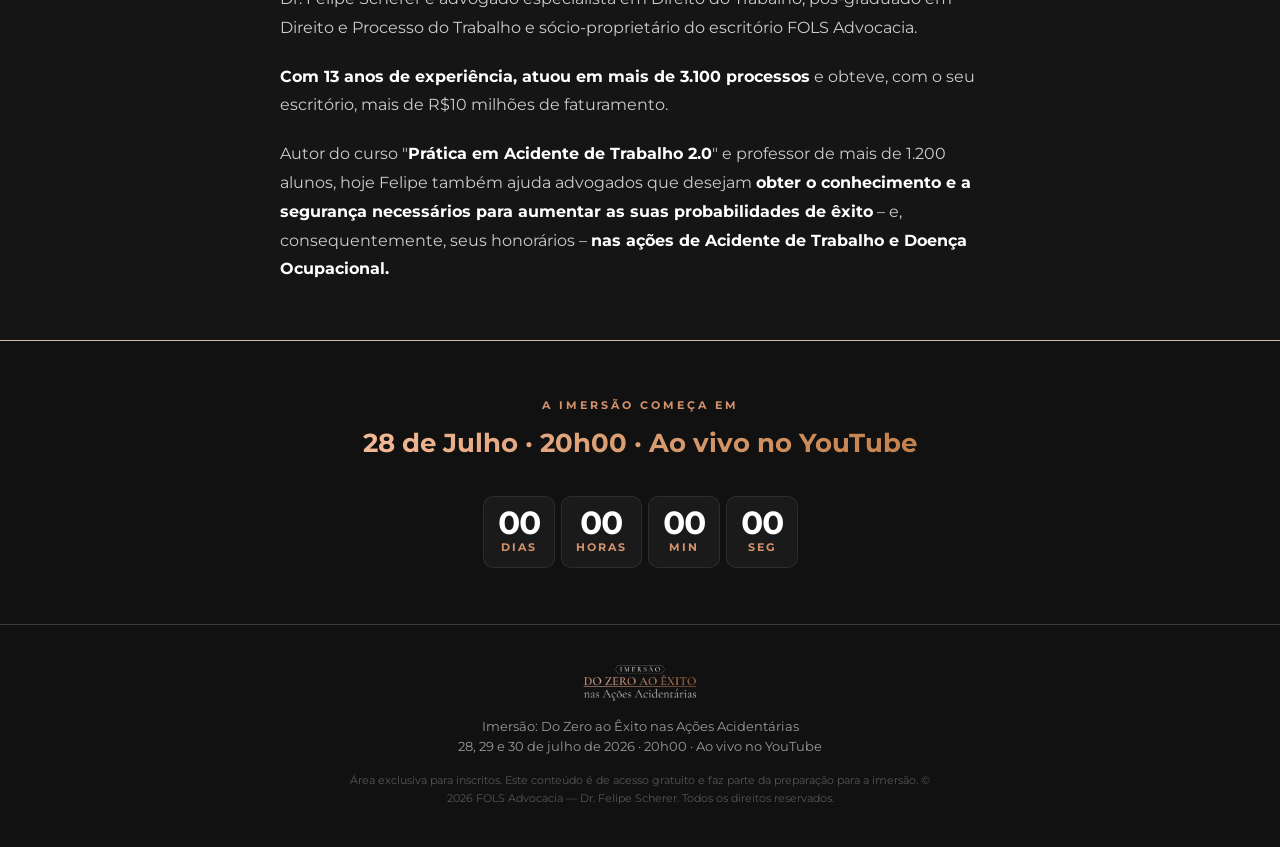
==== commit 80123641: "Remove label '4 aulas' e subtítulo da seção de preparação Co-Authored-By: Claude Sonnet 4.6 <noreply" ====
--- a/index.html
+++ b/index.html
@@ -137,10 +137,8 @@
     <div class="section-inner">
       <div class="embeds-header">
         <div>
-          <p class="section-label">4 aulas · acesso gratuito</p>
           <h2 class="section-title" style="font-size:clamp(20px,2.5vw,28px); margin-bottom:4px;">Acesse as aulas de preparação por aqui:</h2>
         </div>
-        <p class="section-sub" style="font-size:14px; max-width:340px; text-align:right;">Assista na ordem que preferir e chegue preparado para a imersão.</p>
       </div>
 
       <div class="embeds-grid">
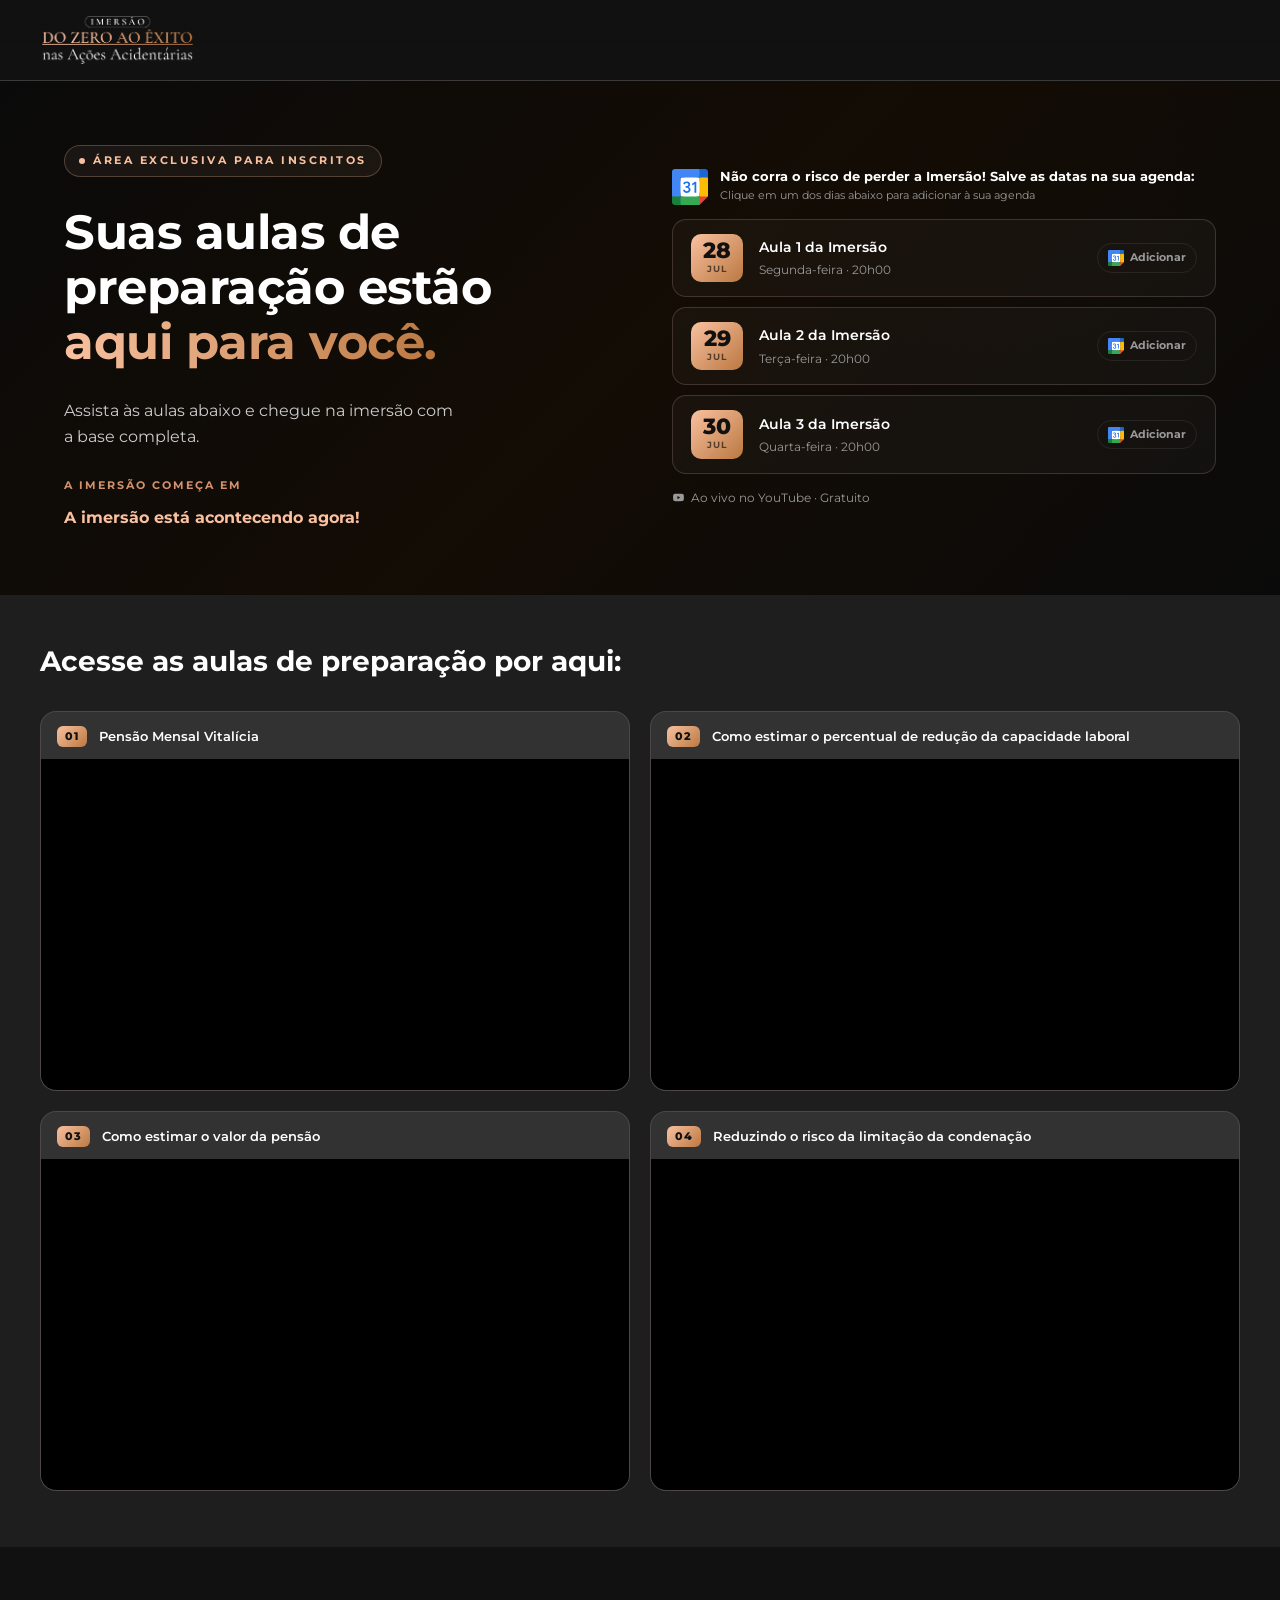
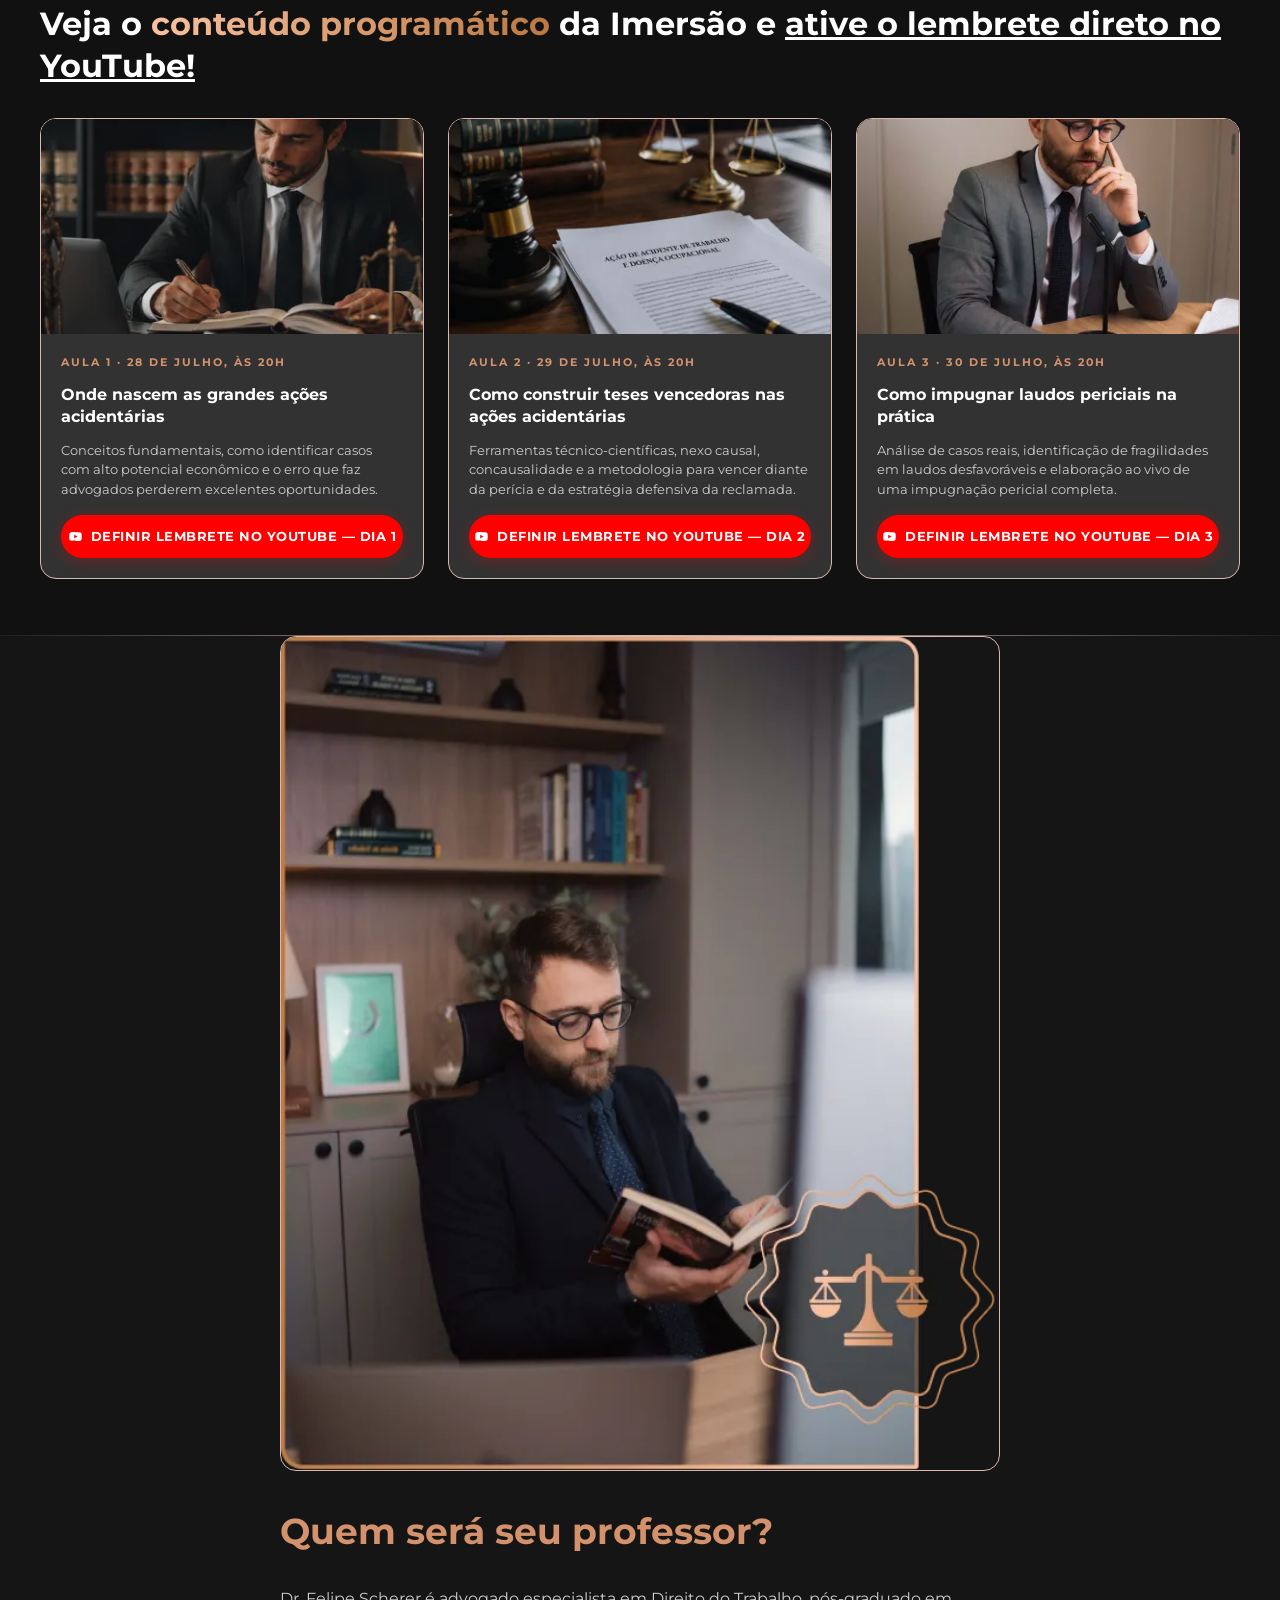
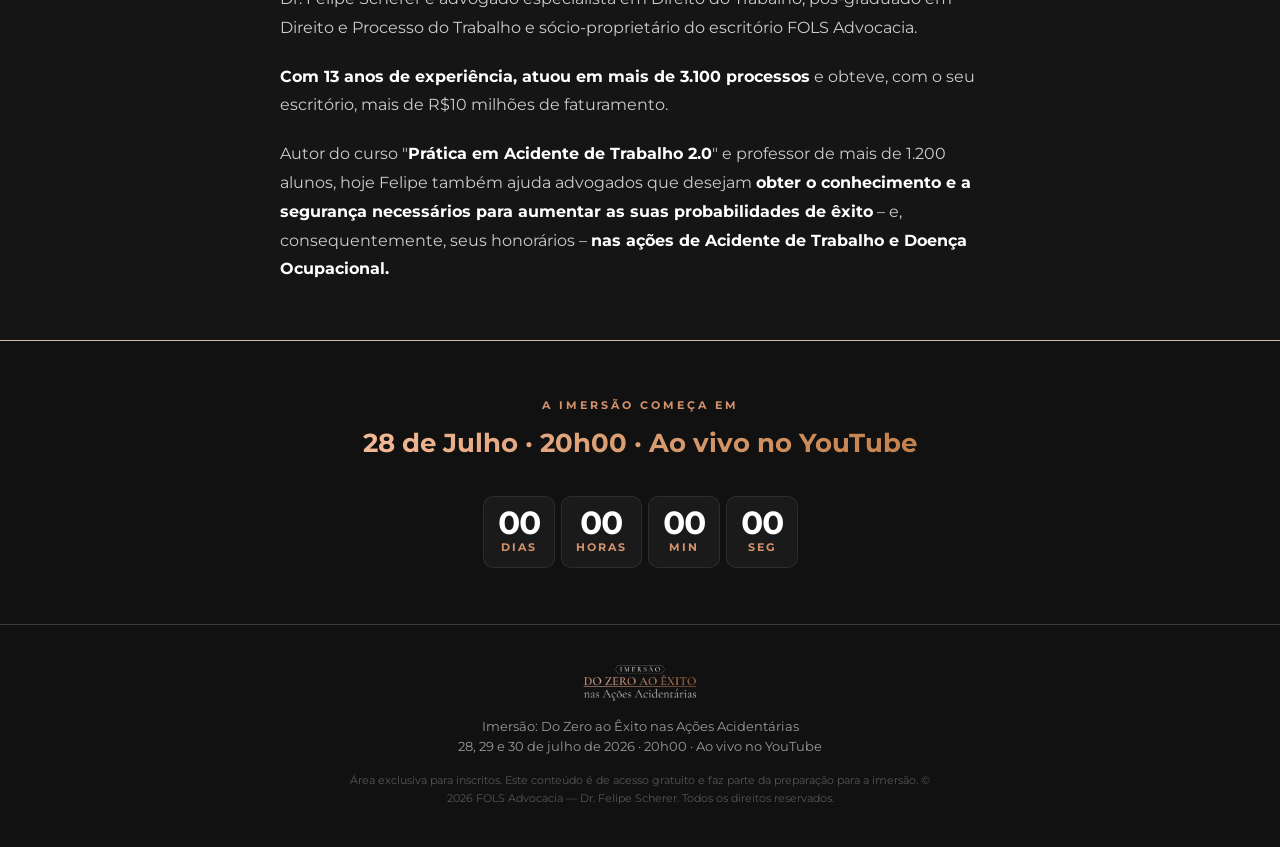
==== commit 83379347: "Troca gradiente por sublinhado em 'ative o lembrete direto no YouTube' Co-Authored-By: Claude Sonnet" ====
--- a/index.html
+++ b/index.html
@@ -198,7 +198,7 @@
   <!-- ── AULAS PRINCIPAIS ──────────────────────────────── -->
   <section class="section" style="background: var(--bg-deep); padding-top: 56px; padding-bottom: 56px;">
     <div class="section-inner">
-      <h2 class="section-title" style="text-align:left;">Veja o <span class="gradient-text">conteúdo programático</span> da Imersão e <span class="gradient-text">ative o lembrete direto no YouTube!</span></h2>
+      <h2 class="section-title" style="text-align:left;">Veja o <span class="gradient-text">conteúdo programático</span> da Imersão e <span style="text-decoration:underline;">ative o lembrete direto no YouTube!</span></h2>
 
       <div class="lessons-grid" style="margin-top:32px;">
 
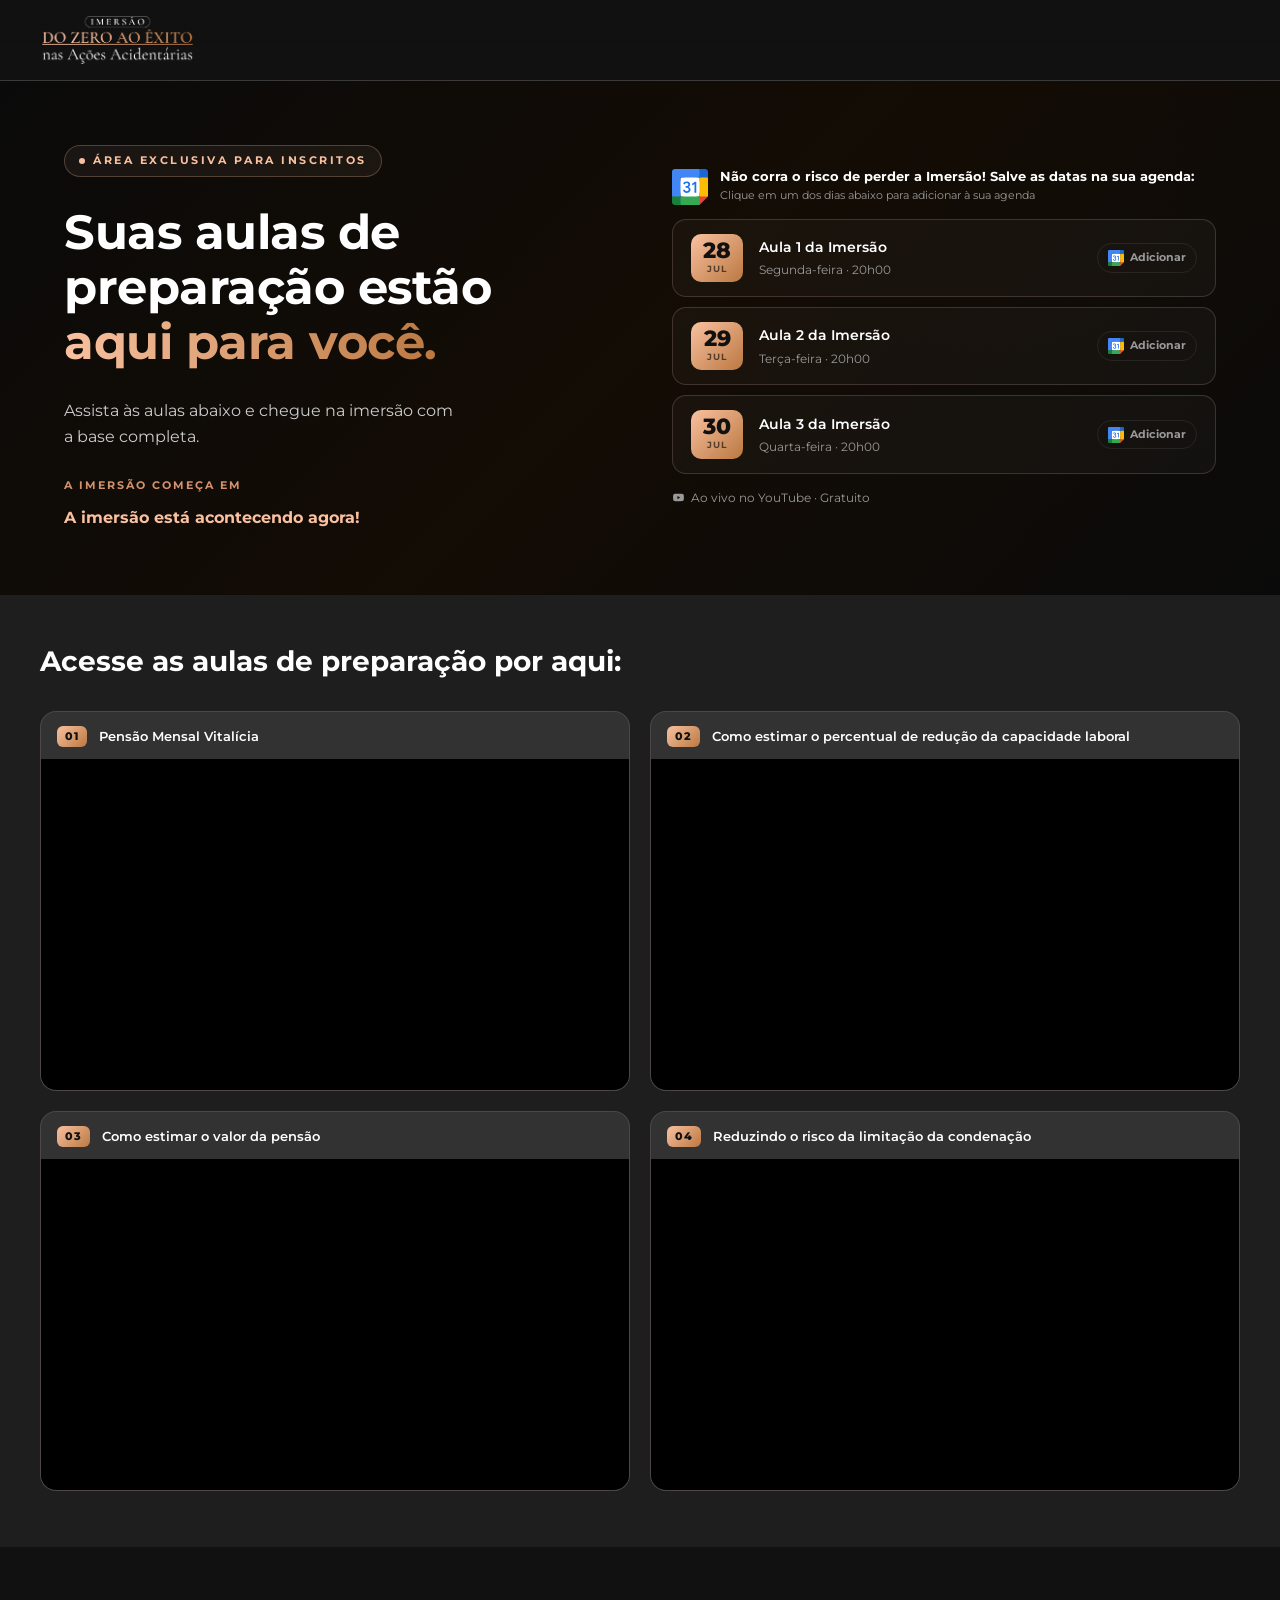
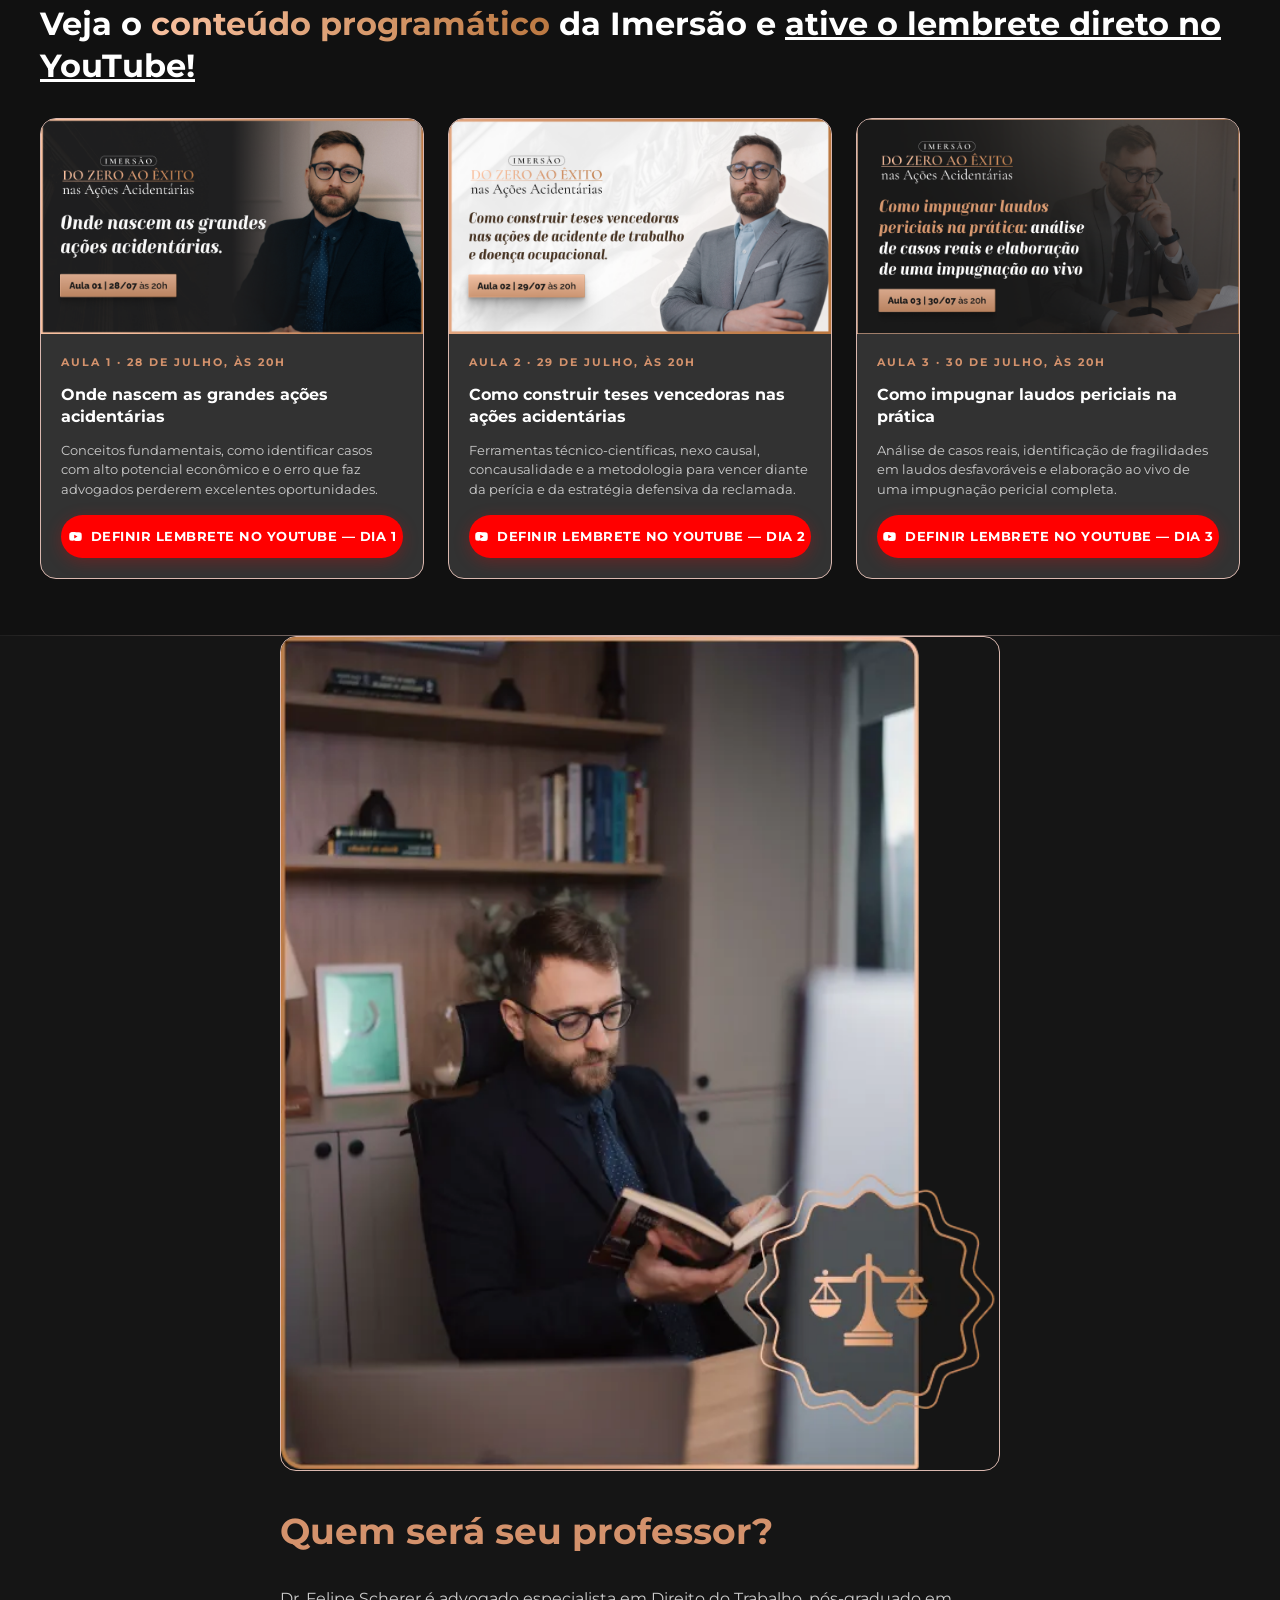
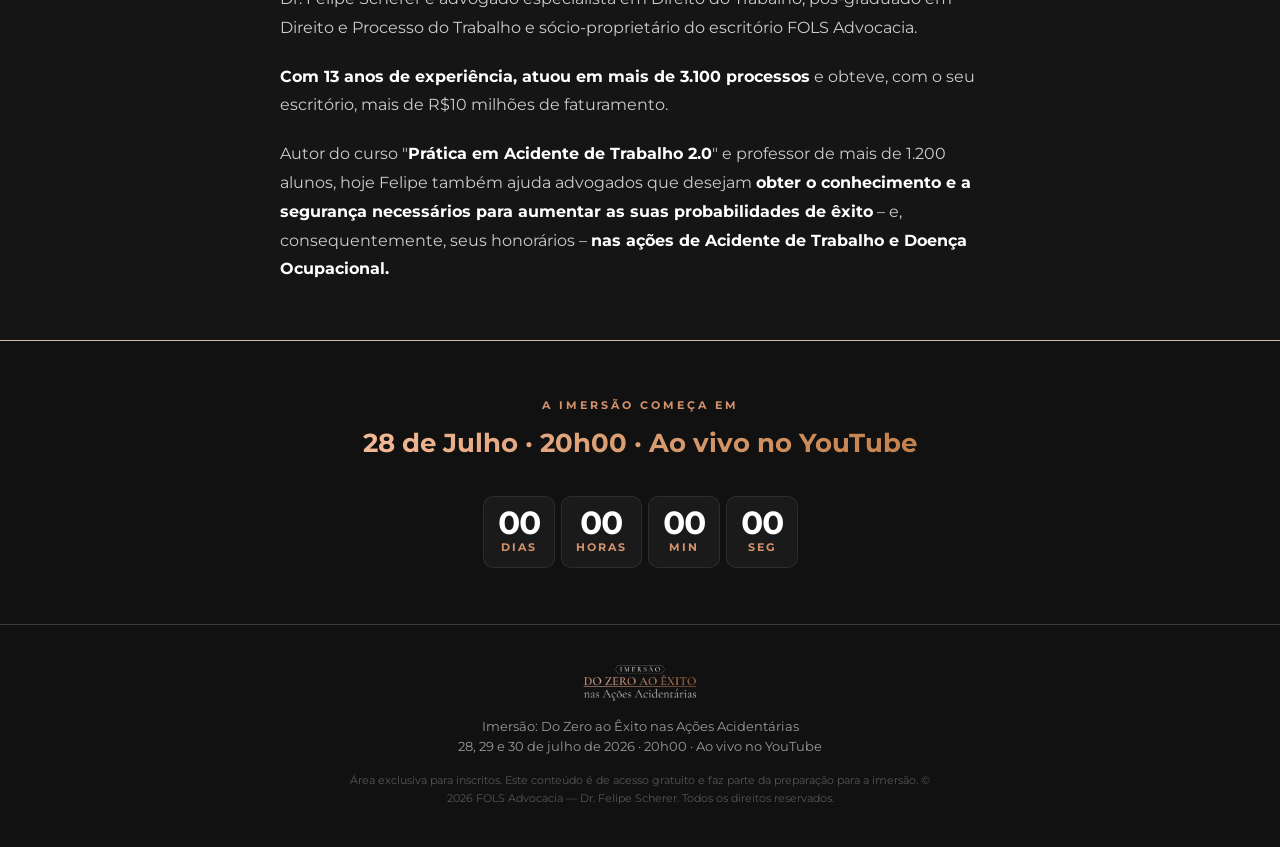
==== commit a4334025: "Substitui imagens dos cards por thumbnails oficiais das aulas ao vivo Co-Authored-By: Claude Sonnet " ====
--- a/index.html
+++ b/index.html
@@ -205,7 +205,7 @@
         <!-- DIA 1 -->
         <div class="lesson-card" style="cursor:default;">
           <div class="lesson-card-thumb">
-            <img src="assets/images/img-01.webp" alt="Aula ao vivo – Dia 1">
+            <img src="assets/images/thumb-aula1.png" alt="Aula ao vivo – Dia 1">
           </div>
           <div class="lesson-card-body">
             <span class="lesson-number" style="color:var(--gold-light);">Aula 1 · 28 de Julho, às 20h</span>
@@ -228,7 +228,7 @@
         <!-- DIA 2 -->
         <div class="lesson-card" style="cursor:default;">
           <div class="lesson-card-thumb">
-            <img src="assets/images/img02.webp" alt="Aula ao vivo – Dia 2">
+            <img src="assets/images/thumb-aula2.png" alt="Aula ao vivo – Dia 2">
           </div>
           <div class="lesson-card-body">
             <span class="lesson-number" style="color:var(--gold-light);">Aula 2 · 29 de Julho, às 20h</span>
@@ -251,7 +251,7 @@
         <!-- DIA 3 -->
         <div class="lesson-card" style="cursor:default;">
           <div class="lesson-card-thumb">
-            <img src="assets/images/img03.webp" alt="Aula ao vivo – Dia 3">
+            <img src="assets/images/thumb-aula3.png" alt="Aula ao vivo – Dia 3">
           </div>
           <div class="lesson-card-body">
             <span class="lesson-number" style="color:var(--gold-light);">Aula 3 · 30 de Julho, às 20h</span>
